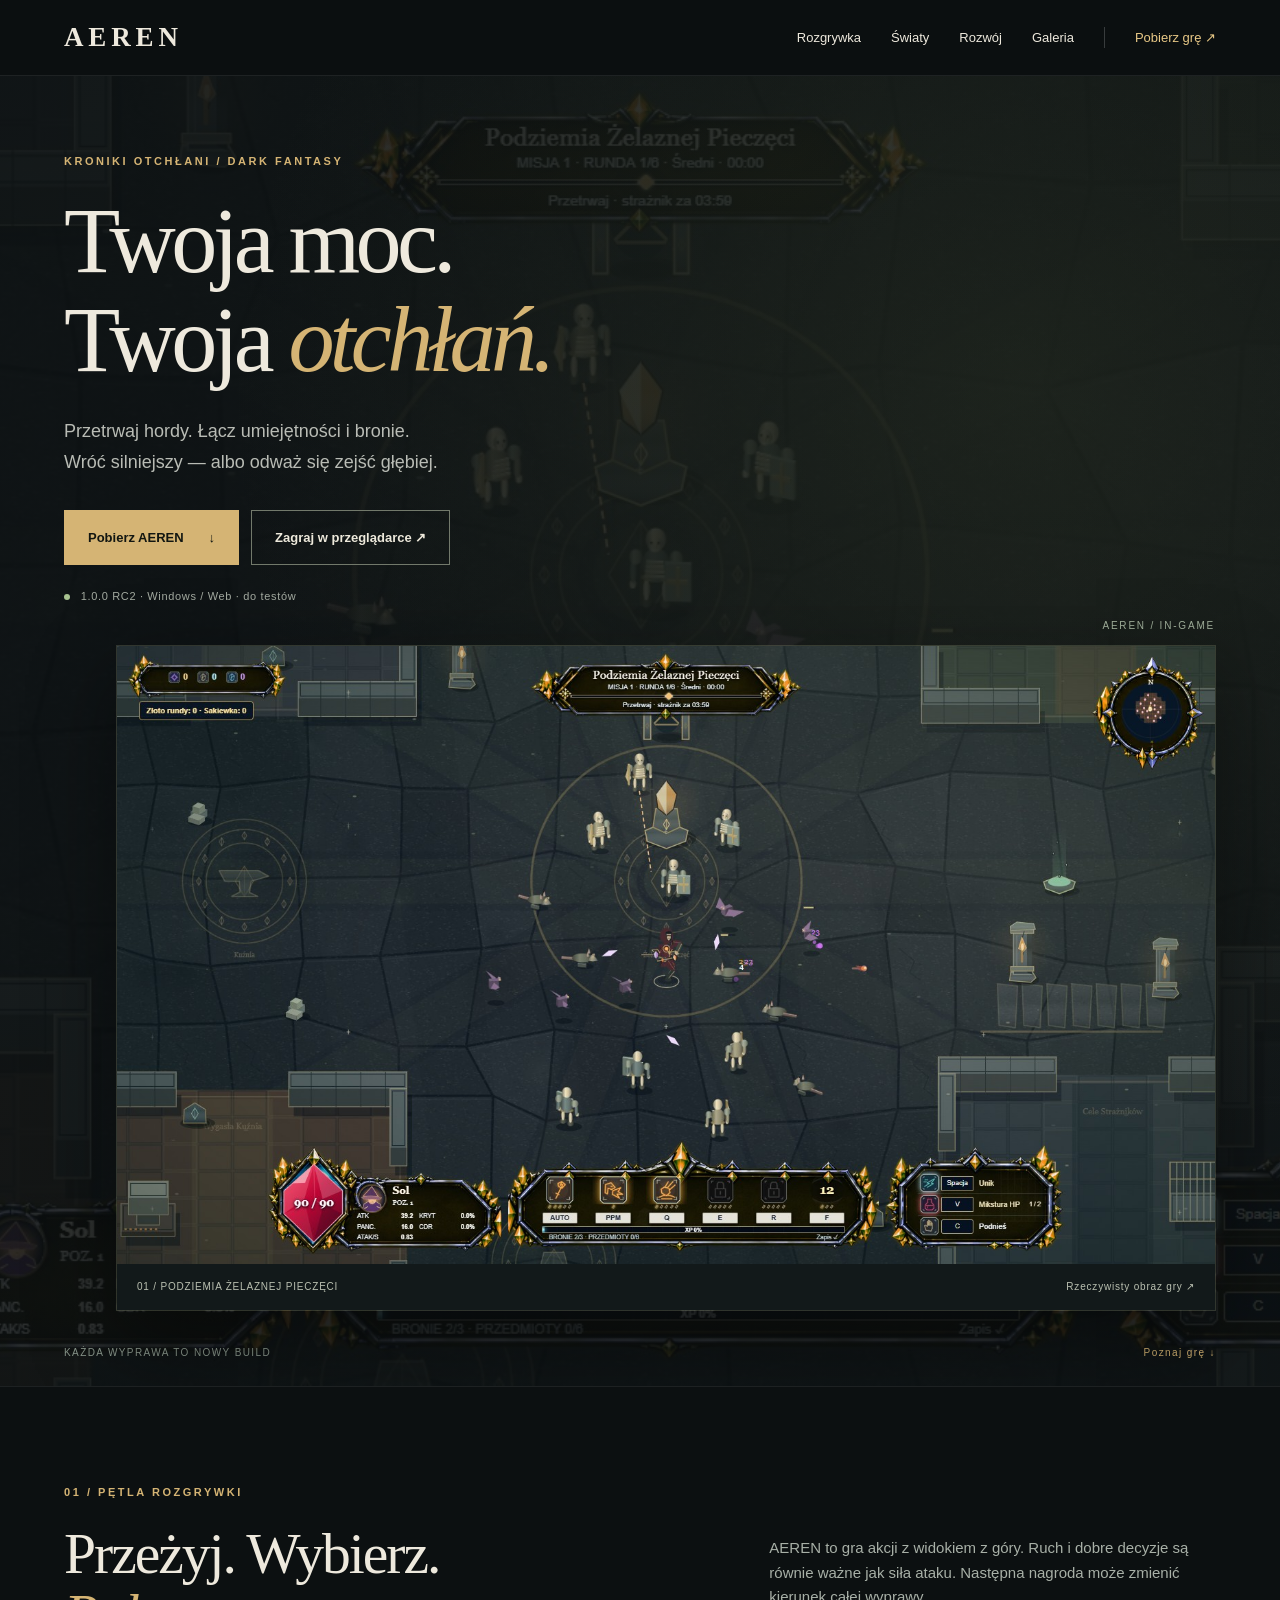
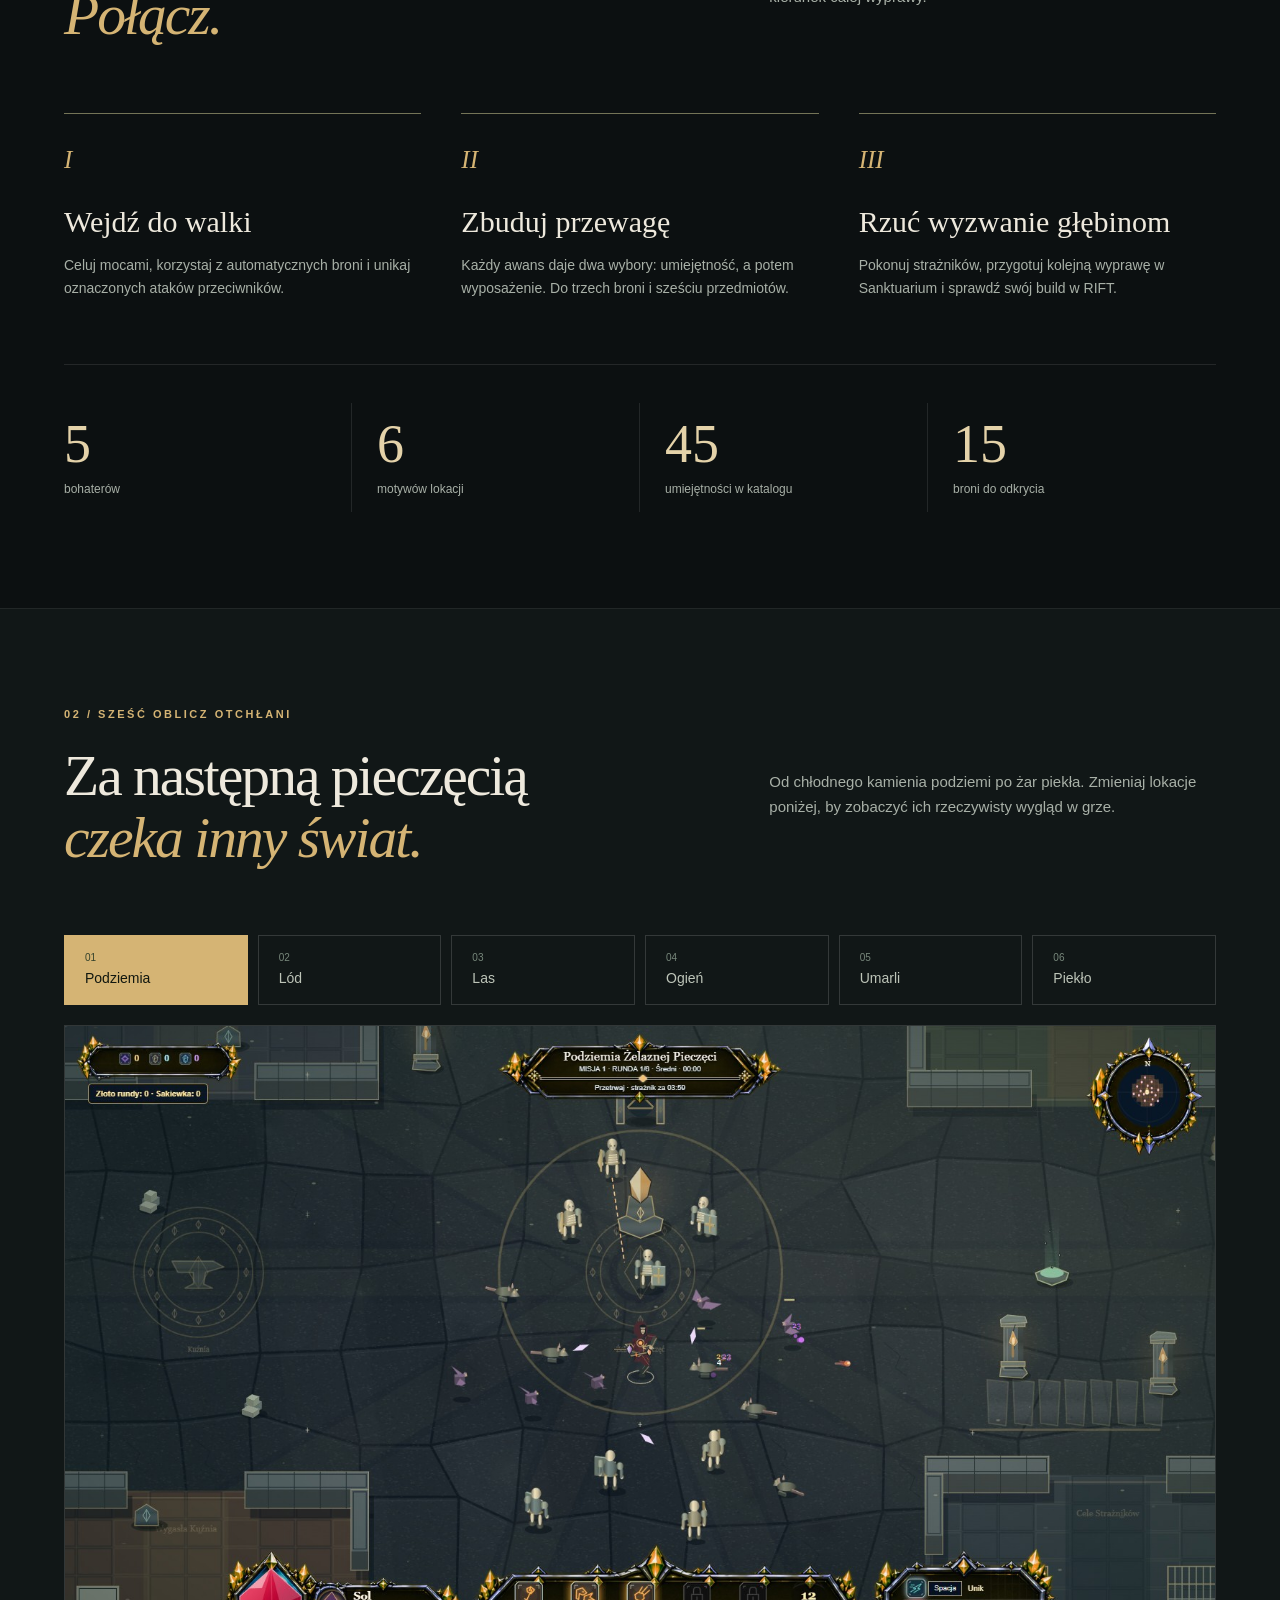
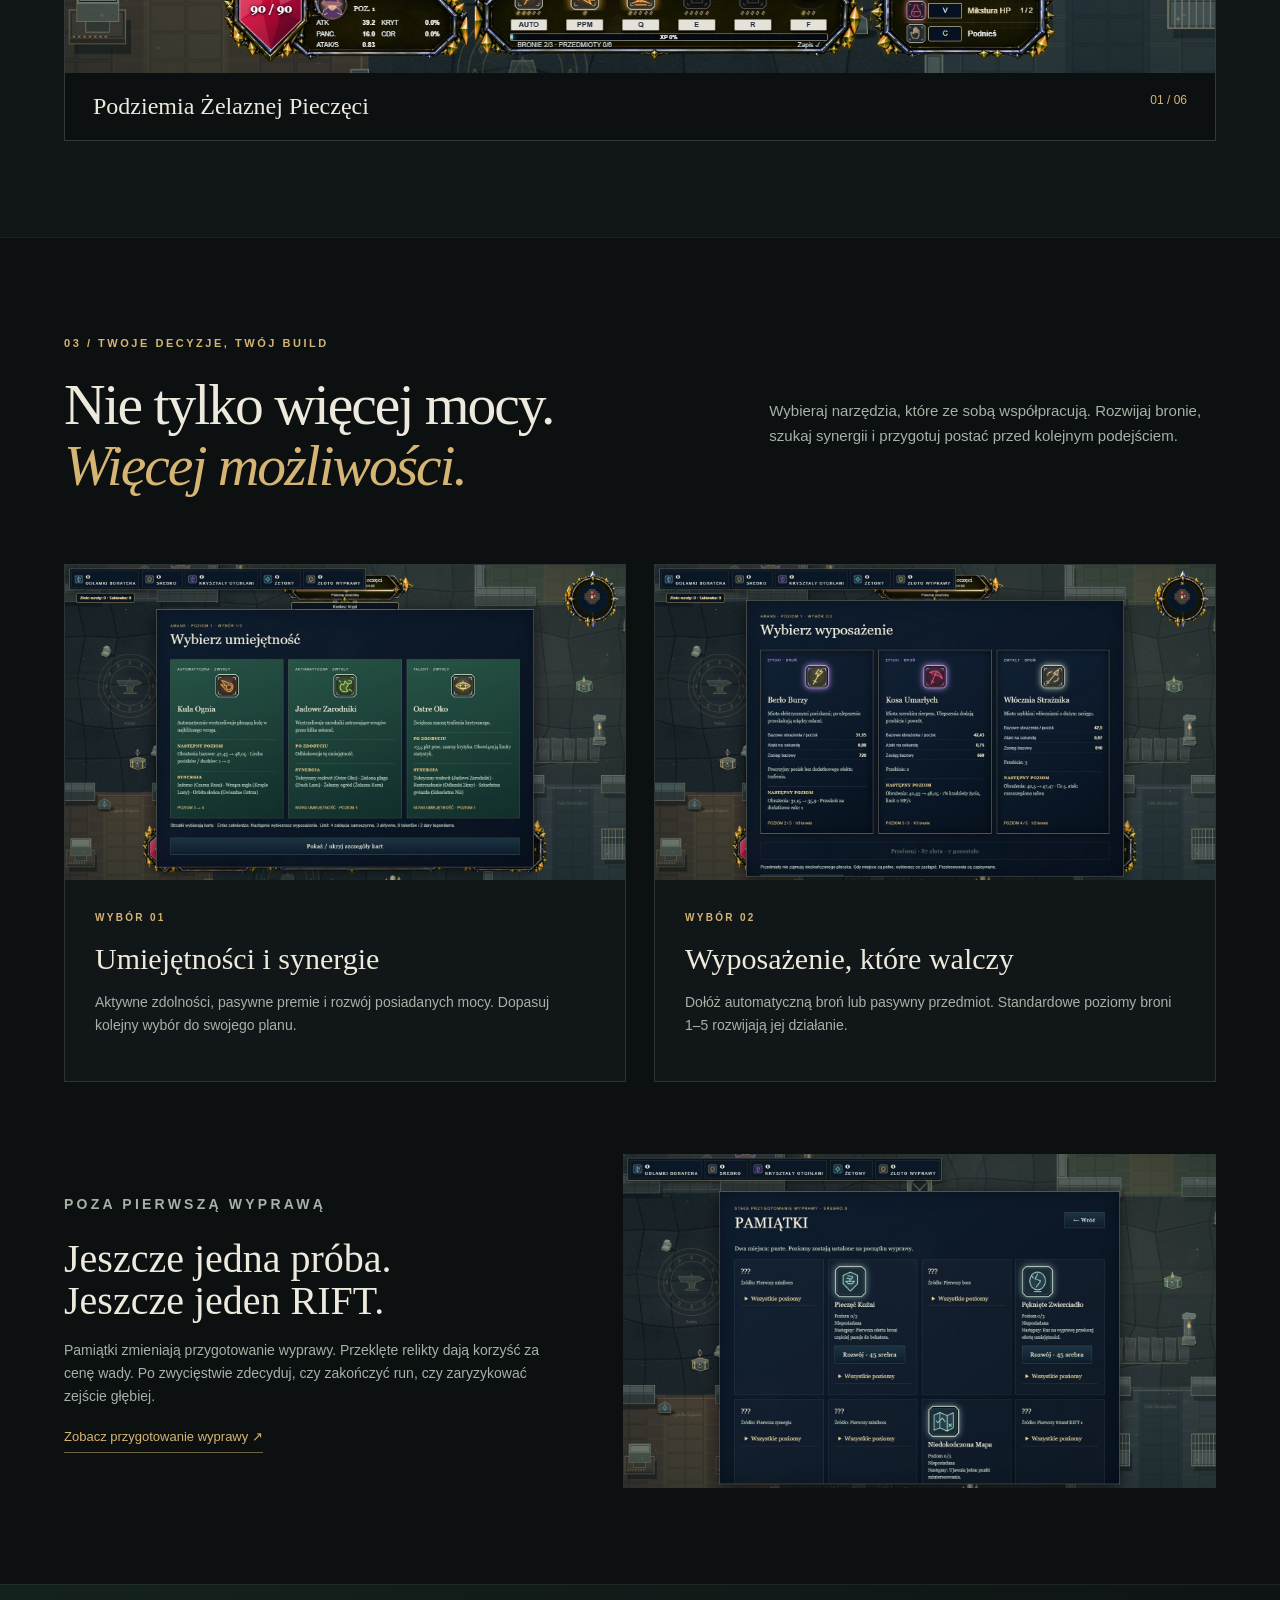
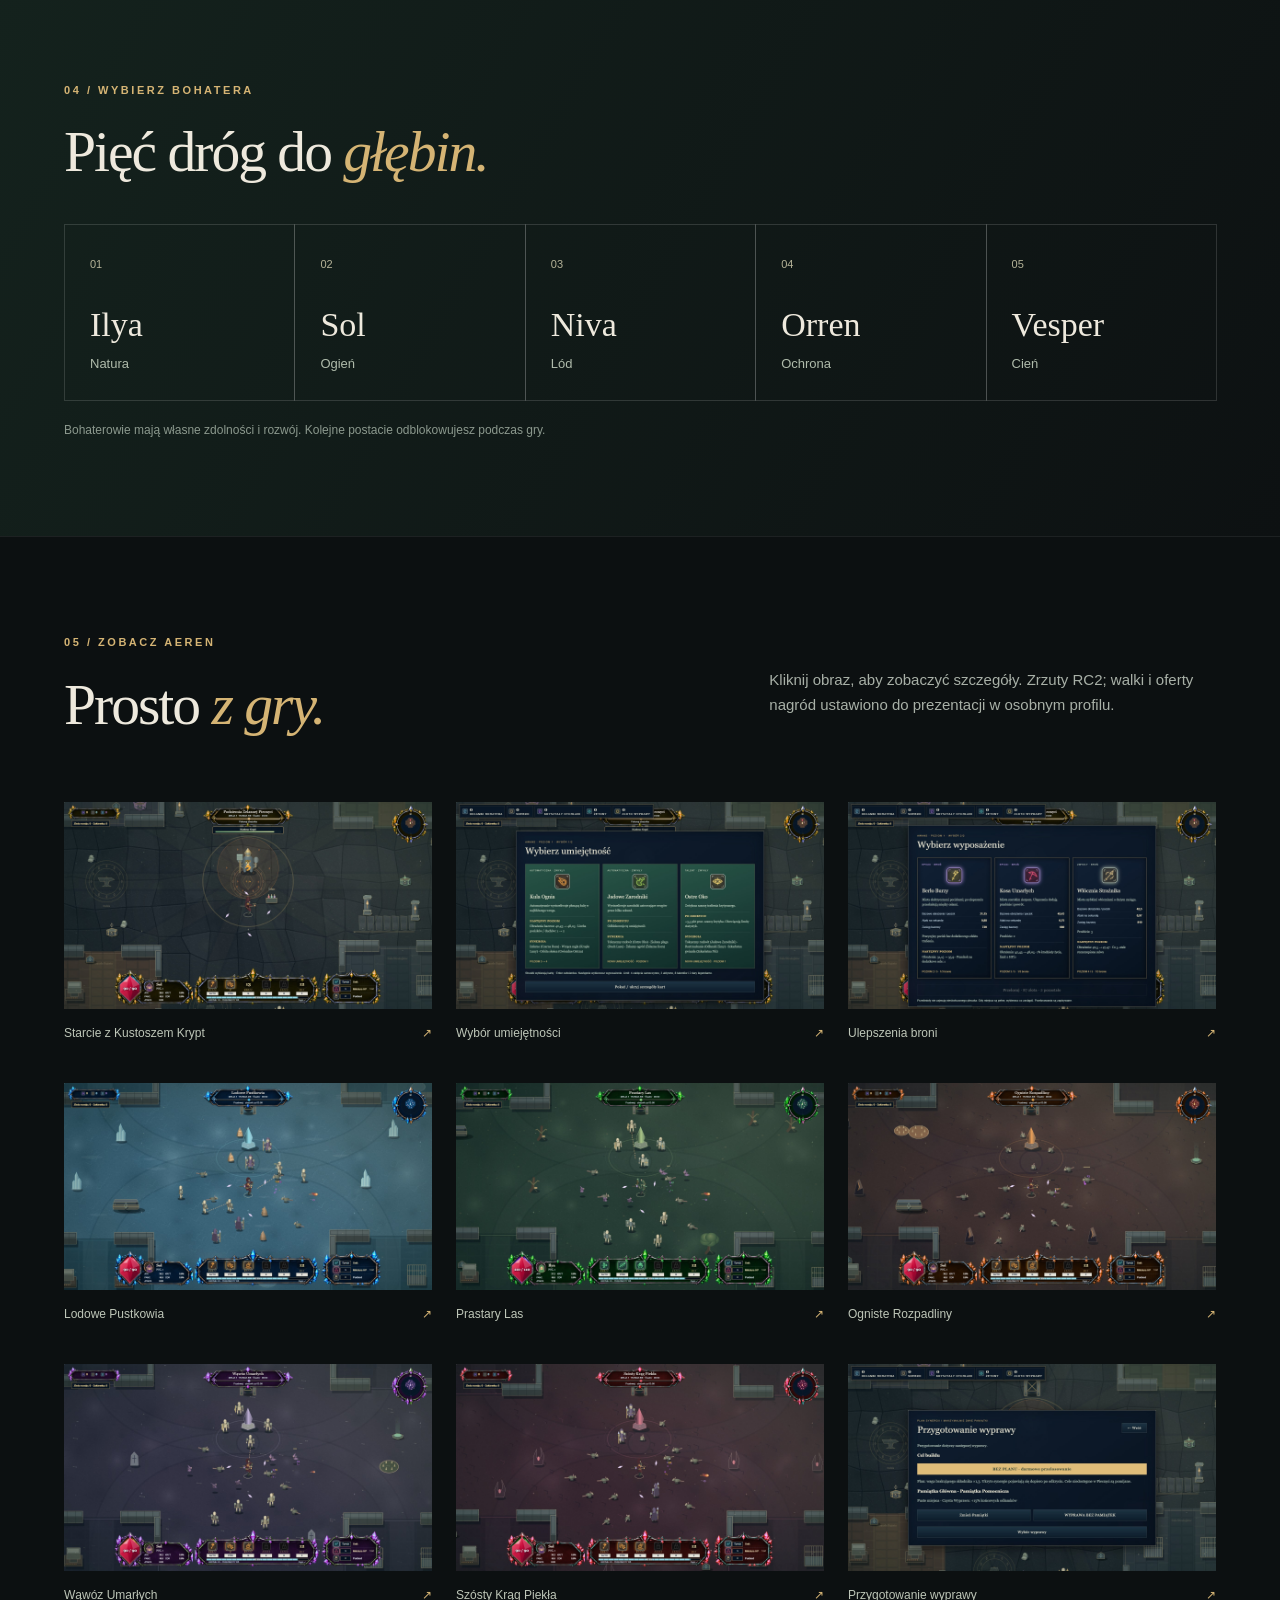
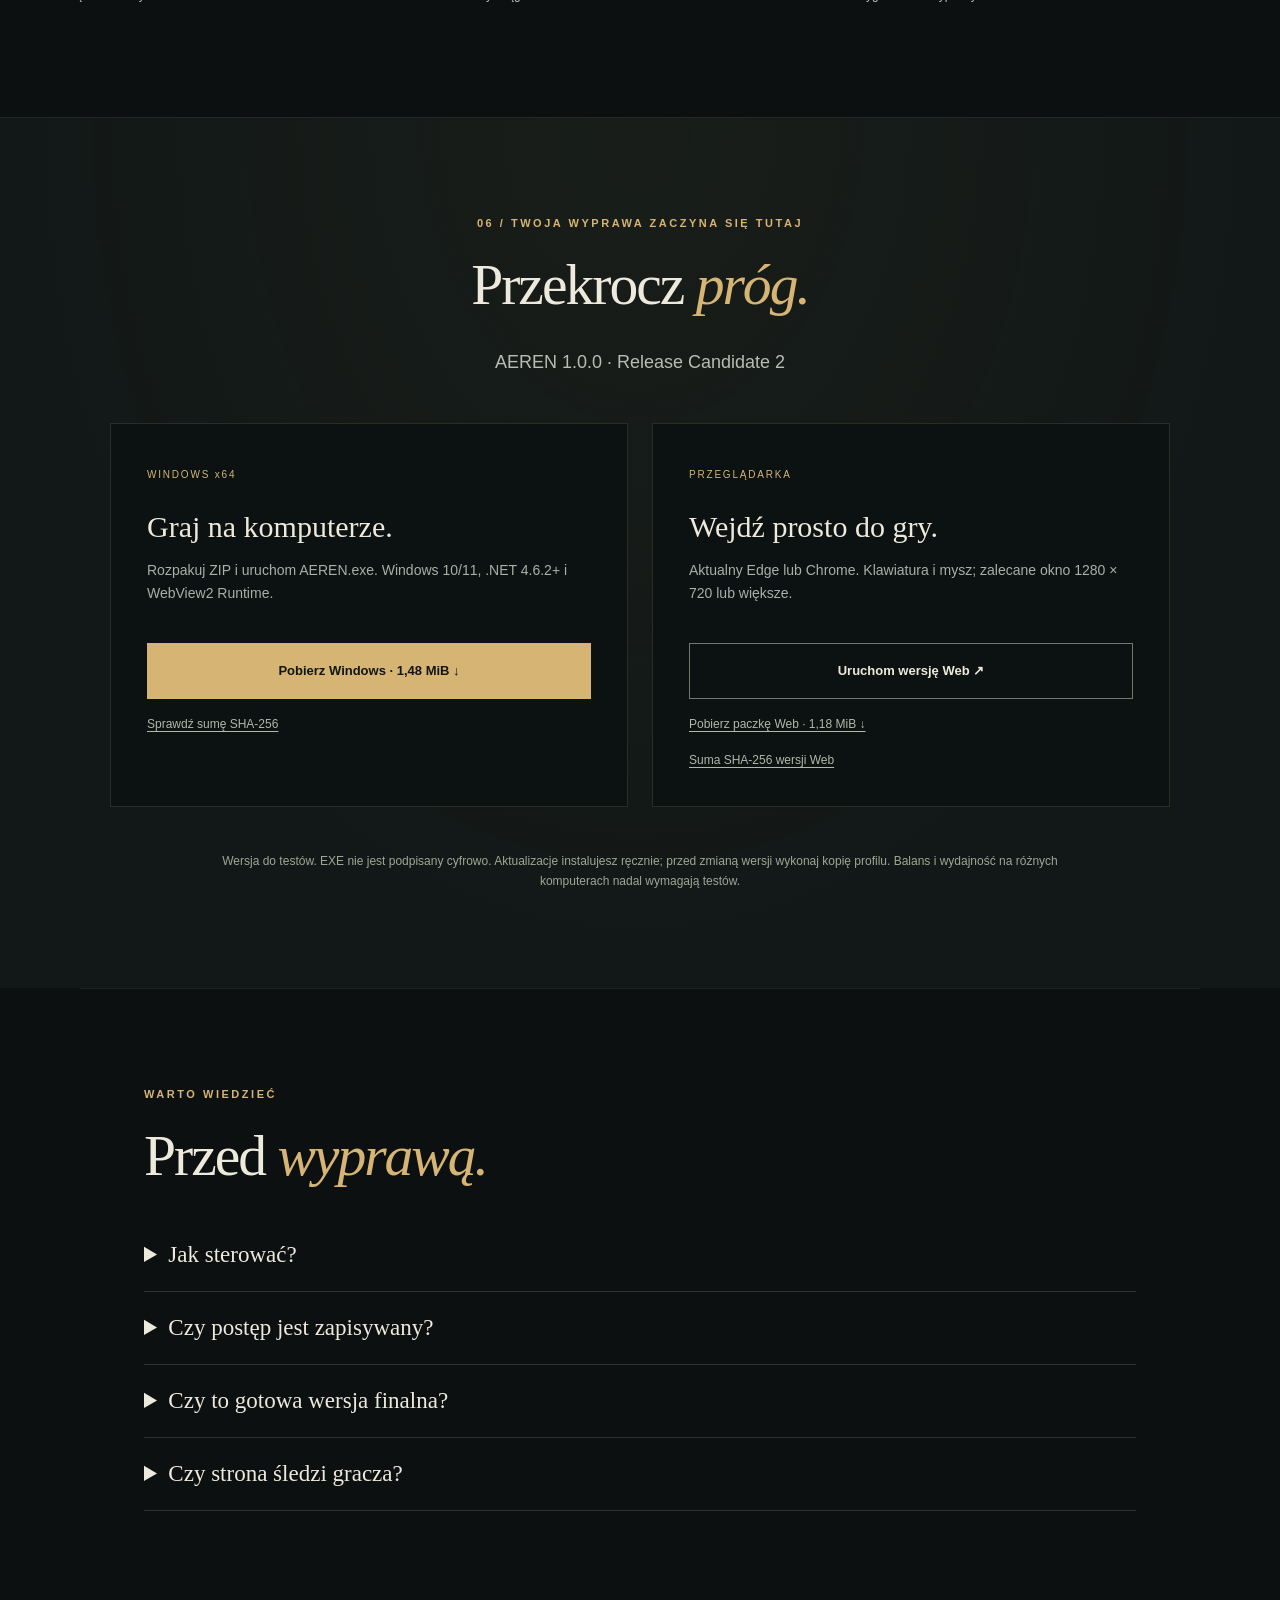
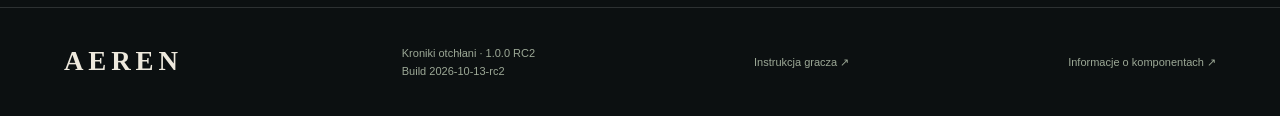
==== docs/index.html @ 2de49035 "Add files via upload Strona AEREN i wydanie 1.0.0 RC2" ====
<!doctype html>
<html lang="pl"><head><meta charset="utf-8"><meta name="viewport" content="width=device-width,initial-scale=1"><meta name="theme-color" content="#0c1011"><meta name="description" content="AEREN — dark fantasy, hordy przeciwników, synergie i RIFT. Poznaj bohaterów, zobacz rozgrywkę i pobierz wersję Windows lub zagraj w przeglądarce."><meta property="og:title" content="AEREN · Kroniki otchłani"><meta property="og:description" content="Wybierz swoją moc. Zejdź głębiej. Dark fantasy z rozwojem buildu i trybem RIFT."><title>AEREN · Kroniki otchłani</title><link rel="stylesheet" href="site.css"><script defer src="site.js"></script></head>
<body><a class="skip" href="#main">Przejdź do treści</a><header><a class="brand" href="#">AEREN</a><nav aria-label="Główna nawigacja"><a href="#rozgrywka">Rozgrywka</a><a href="#swiaty">Światy</a><a href="#rozwoj">Rozwój</a><a href="#galeria">Galeria</a><a class="nav-download" href="#pobierz">Pobierz grę ↗</a></nav></header>
<main id="main"><section class="hero"><div class="hero-glow"></div><div class="hero-copy"><p class="eyebrow">KRONIKI OTCHŁANI / DARK FANTASY</p><h1>Twoja moc.<br>Twoja <em>otchłań.</em></h1><p class="lead">Przetrwaj hordy. Łącz umiejętności i bronie.<br>Wróć silniejszy — albo odważ się zejść głębiej.</p><div class="actions"><a class="button gold" href="#pobierz">Pobierz AEREN <span>↓</span></a><a class="button" href="play/index.html">Zagraj w przeglądarce ↗</a></div><p class="release"><i></i> 1.0.0 RC2 · Windows / Web · do testów</p></div><figure class="hero-shot"><button class="zoom" data-image="assets/world-1.jpg" data-caption="Podziemia Żelaznej Pieczęci — walka w przygotowanej scenie demonstracyjnej." aria-label="Powiększ zrzut podziemi"><img src="assets/world-1.jpg" width="1600" height="900" alt="Bohater otoczony przeciwnikami w mrocznych podziemiach"></button><figcaption><span>01 / PODZIEMIA ŻELAZNEJ PIECZĘCI</span><span>Rzeczywisty obraz gry ↗</span></figcaption></figure><div class="hero-bottom"><span>KAŻDA WYPRAWA TO NOWY BUILD</span><a href="#rozgrywka">Poznaj grę ↓</a></div></section>
<section id="rozgrywka" class="section"><div class="section-head"><div><p class="eyebrow">01 / PĘTLA ROZGRYWKI</p><h2>Przeżyj. Wybierz.<br><em>Połącz.</em></h2></div><p>AEREN to gra akcji z widokiem z góry. Ruch i dobre decyzje są równie ważne jak siła ataku. Następna nagroda może zmienić kierunek całej wyprawy.</p></div><div class="steps"><article><span class="number">I</span><h3>Wejdź do walki</h3><p>Celuj mocami, korzystaj z automatycznych broni i unikaj oznaczonych ataków przeciwników.</p></article><article><span class="number">II</span><h3>Zbuduj przewagę</h3><p>Każdy awans daje dwa wybory: umiejętność, a potem wyposażenie. Do trzech broni i sześciu przedmiotów.</p></article><article><span class="number">III</span><h3>Rzuć wyzwanie głębinom</h3><p>Pokonuj strażników, przygotuj kolejną wyprawę w Sanktuarium i sprawdź swój build w RIFT.</p></article></div><div class="stats"><div><strong>5</strong><span>bohaterów</span></div><div><strong>6</strong><span>motywów lokacji</span></div><div><strong>45</strong><span>umiejętności w katalogu</span></div><div><strong>15</strong><span>broni do odkrycia</span></div></div></section>
<section id="swiaty" class="section worlds"><div class="section-head"><div><p class="eyebrow">02 / SZEŚĆ OBLICZ OTCHŁANI</p><h2>Za następną pieczęcią<br><em>czeka inny świat.</em></h2></div><p>Od chłodnego kamienia podziemi po żar piekła. Zmieniaj lokacje poniżej, by zobaczyć ich rzeczywisty wygląd w grze.</p></div><div class="world-tabs" role="group" aria-label="Wybierz lokację"><button data-world="0" aria-pressed="true"><small>01</small>Podziemia</button><button data-world="1" aria-pressed="false"><small>02</small>Lód</button><button data-world="2" aria-pressed="false"><small>03</small>Las</button><button data-world="3" aria-pressed="false"><small>04</small>Ogień</button><button data-world="4" aria-pressed="false"><small>05</small>Umarli</button><button data-world="5" aria-pressed="false"><small>06</small>Piekło</button></div><figure class="world-view"><button class="zoom" id="world-zoom" data-image="assets/world-1.jpg" data-caption="Podziemia Żelaznej Pieczęci — przygotowana scena demonstracyjna." aria-label="Powiększ wybraną mapę"><img id="world-image" src="assets/world-1.jpg" loading="lazy" width="1600" height="900" alt="Podziemia Żelaznej Pieczęci"></button><figcaption aria-live="polite"><span id="world-name">Podziemia Żelaznej Pieczęci</span><small id="world-count">01 / 06</small></figcaption></figure></section>
<section id="rozwoj" class="section"><div class="section-head"><div><p class="eyebrow">03 / TWOJE DECYZJE, TWÓJ BUILD</p><h2>Nie tylko więcej mocy.<br><em>Więcej możliwości.</em></h2></div><p>Wybieraj narzędzia, które ze sobą współpracują. Rozwijaj bronie, szukaj synergii i przygotuj postać przed kolejnym podejściem.</p></div><div class="feature-grid"><article><button class="zoom" data-image="assets/skills.jpg" data-caption="Wybór umiejętności — oferty demonstracyjne z rzeczywistego interfejsu." aria-label="Powiększ wybór umiejętności"><img src="assets/skills.jpg" loading="lazy" width="1600" height="900" alt="Trzy karty rozwoju umiejętności"></button><div><p class="eyebrow">WYBÓR 01</p><h3>Umiejętności i synergie</h3><p>Aktywne zdolności, pasywne premie i rozwój posiadanych mocy. Dopasuj kolejny wybór do swojego planu.</p></div></article><article><button class="zoom" data-image="assets/weapons.jpg" data-caption="Wybór broni — przykładowe oferty przygotowane do prezentacji." aria-label="Powiększ wybór broni"><img src="assets/weapons.jpg" loading="lazy" width="1600" height="900" alt="Karty dodatkowych broni i ich ulepszeń"></button><div><p class="eyebrow">WYBÓR 02</p><h3>Wyposażenie, które walczy</h3><p>Dołóż automatyczną broń lub pasywny przedmiot. Standardowe poziomy broni 1–5 rozwijają jej działanie.</p></div></article></div><div class="endgame"><div><p class="eyebrow">POZA PIERWSZĄ WYPRAWĄ</p><h3>Jeszcze jedna próba.<br>Jeszcze jeden RIFT.</h3><p>Pamiątki zmieniają przygotowanie wyprawy. Przeklęte relikty dają korzyść za cenę wady. Po zwycięstwie zdecyduj, czy zakończyć run, czy zaryzykować zejście głębiej.</p><a class="text-link" href="#galeria">Zobacz przygotowanie wyprawy ↗</a></div><button class="zoom" data-image="assets/keepsakes.jpg" data-caption="Pamiątki Otchłani — ekran przygotowania z buildu RC2." aria-label="Powiększ Pamiątki"><img src="assets/keepsakes.jpg" loading="lazy" width="1600" height="900" alt="Ekran Pamiątek Otchłani"></button></div></section>
<section class="section heroes"><p class="eyebrow">04 / WYBIERZ BOHATERA</p><h2>Pięć dróg do <em>głębin.</em></h2><div class="hero-list"><article><small>01</small><h3>Ilya</h3><p>Natura</p></article><article><small>02</small><h3>Sol</h3><p>Ogień</p></article><article><small>03</small><h3>Niva</h3><p>Lód</p></article><article><small>04</small><h3>Orren</h3><p>Ochrona</p></article><article><small>05</small><h3>Vesper</h3><p>Cień</p></article></div><p class="muted">Bohaterowie mają własne zdolności i rozwój. Kolejne postacie odblokowujesz podczas gry.</p></section>
<section id="galeria" class="section"><div class="section-head"><div><p class="eyebrow">05 / ZOBACZ AEREN</p><h2>Prosto <em>z gry.</em></h2></div><p>Kliknij obraz, aby zobaczyć szczegóły. Zrzuty RC2; walki i oferty nagród ustawiono do prezentacji w osobnym profilu.</p></div><div class="gallery"><figure><button class="zoom" data-image="assets/boss.jpg" data-caption="Starcie z Kustoszem Krypt — materiał demonstracyjny z gry RC2." aria-label="Powiększ: Starcie z Kustoszem Krypt"><img src="assets/boss.jpg" loading="lazy" width="1600" height="900" alt="Starcie z Kustoszem Krypt"></button><figcaption>Starcie z Kustoszem Krypt<span>↗</span></figcaption></figure><figure><button class="zoom" data-image="assets/skills.jpg" data-caption="Wybór umiejętności — materiał demonstracyjny z gry RC2." aria-label="Powiększ: Wybór umiejętności"><img src="assets/skills.jpg" loading="lazy" width="1600" height="900" alt="Wybór umiejętności"></button><figcaption>Wybór umiejętności<span>↗</span></figcaption></figure><figure><button class="zoom" data-image="assets/weapons.jpg" data-caption="Ulepszenia broni — materiał demonstracyjny z gry RC2." aria-label="Powiększ: Ulepszenia broni"><img src="assets/weapons.jpg" loading="lazy" width="1600" height="900" alt="Ulepszenia broni"></button><figcaption>Ulepszenia broni<span>↗</span></figcaption></figure><figure><button class="zoom" data-image="assets/world-2.jpg" data-caption="Lodowe Pustkowia — materiał demonstracyjny z gry RC2." aria-label="Powiększ: Lodowe Pustkowia"><img src="assets/world-2.jpg" loading="lazy" width="1600" height="900" alt="Lodowe Pustkowia"></button><figcaption>Lodowe Pustkowia<span>↗</span></figcaption></figure><figure><button class="zoom" data-image="assets/world-3.jpg" data-caption="Prastary Las — materiał demonstracyjny z gry RC2." aria-label="Powiększ: Prastary Las"><img src="assets/world-3.jpg" loading="lazy" width="1600" height="900" alt="Prastary Las"></button><figcaption>Prastary Las<span>↗</span></figcaption></figure><figure><button class="zoom" data-image="assets/world-4.jpg" data-caption="Ogniste Rozpadliny — materiał demonstracyjny z gry RC2." aria-label="Powiększ: Ogniste Rozpadliny"><img src="assets/world-4.jpg" loading="lazy" width="1600" height="900" alt="Ogniste Rozpadliny"></button><figcaption>Ogniste Rozpadliny<span>↗</span></figcaption></figure><figure><button class="zoom" data-image="assets/world-5.jpg" data-caption="Wąwóz Umarłych — materiał demonstracyjny z gry RC2." aria-label="Powiększ: Wąwóz Umarłych"><img src="assets/world-5.jpg" loading="lazy" width="1600" height="900" alt="Wąwóz Umarłych"></button><figcaption>Wąwóz Umarłych<span>↗</span></figcaption></figure><figure><button class="zoom" data-image="assets/world-6.jpg" data-caption="Szósty Krąg Piekła — materiał demonstracyjny z gry RC2." aria-label="Powiększ: Szósty Krąg Piekła"><img src="assets/world-6.jpg" loading="lazy" width="1600" height="900" alt="Szósty Krąg Piekła"></button><figcaption>Szósty Krąg Piekła<span>↗</span></figcaption></figure><figure><button class="zoom" data-image="assets/preparation.jpg" data-caption="Przygotowanie wyprawy — materiał demonstracyjny z gry RC2." aria-label="Powiększ: Przygotowanie wyprawy"><img src="assets/preparation.jpg" loading="lazy" width="1600" height="900" alt="Przygotowanie wyprawy"></button><figcaption>Przygotowanie wyprawy<span>↗</span></figcaption></figure></div></section>
<section id="pobierz" class="section downloads"><p class="eyebrow">06 / TWOJA WYPRAWA ZACZYNA SIĘ TUTAJ</p><h2>Przekrocz <em>próg.</em></h2><p class="lead">AEREN 1.0.0 · Release Candidate 2</p><div class="download-grid"><article><span class="platform">WINDOWS x64</span><h3>Graj na komputerze.</h3><p>Rozpakuj ZIP i uruchom AEREN.exe. Windows 10/11, .NET 4.6.2+ i WebView2 Runtime.</p><a class="button gold" href="downloads/AEREN-1.0.0-Windows-x64.zip" download>Pobierz Windows · 1,48 MiB ↓</a><a class="small-link" href="downloads/AEREN-1.0.0-Windows-x64.sha256">Sprawdź sumę SHA-256</a></article><article><span class="platform">PRZEGLĄDARKA</span><h3>Wejdź prosto do gry.</h3><p>Aktualny Edge lub Chrome. Klawiatura i mysz; zalecane okno 1280 × 720 lub większe.</p><a class="button" href="play/index.html">Uruchom wersję Web ↗</a><a class="small-link" href="downloads/AEREN-1.0.0-Web.zip" download>Pobierz paczkę Web · 1,18 MiB ↓</a><a class="small-link" href="downloads/AEREN-1.0.0-Web.sha256">Suma SHA-256 wersji Web</a></article></div><p class="notice">Wersja do testów. EXE nie jest podpisany cyfrowo. Aktualizacje instalujesz ręcznie; przed zmianą wersji wykonaj kopię profilu. Balans i wydajność na różnych komputerach nadal wymagają testów.</p></section>
<section class="section faq"><p class="eyebrow">WARTO WIEDZIEĆ</p><h2>Przed <em>wyprawą.</em></h2><details><summary>Jak sterować?</summary><p>WASD — ruch, mysz — celowanie, Q/E/R — umiejętności, PPM — zdolność bohatera, F — moc, Spacja — unik, V — mikstura, C — interakcja, TAB — ekwipunek, Esc — pauza. Klawisze i autocelowanie zmienisz w ustawieniach.</p></details><details><summary>Czy postęp jest zapisywany?</summary><p>Tak, lokalnie na urządzeniu. Kopię utworzysz w ustawieniach. Wersja Windows i przeglądarkowa nie współdzielą automatycznie zapisu. Zmiana adresu strony lub usunięcie danych przeglądarki wpływa na dostęp do profilu.</p></details><details><summary>Czy to gotowa wersja finalna?</summary><p>To RC2: grywalny kandydat do wydania. Przeprowadzono testy systemów i automatyczne wyprawy, ale nie wszystkie kombinacje postaci, RIFT-ów i sprzętu zostały zweryfikowane. Błędy zgłaszaj z numerem wersji i opisem kroków.</p></details><details><summary>Czy strona śledzi gracza?</summary><p>Nie dodano analityki ani reklam. Historia i telemetria gry pozostają lokalnie, a ich zapis można wyłączyć. Hosting GitHub Pages działa na zasadach prywatności GitHuba.</p></details></section></main><footer><a class="brand" href="#">AEREN</a><p>Kroniki otchłani · 1.0.0 RC2<br>Build 2026-10-13-rc2</p><a href="play/README.txt">Instrukcja gracza ↗</a><a href="play/LICENSES.txt">Informacje o komponentach ↗</a></footer>
<dialog id="lightbox" aria-labelledby="lightbox-caption"><button id="close-lightbox" aria-label="Zamknij powiększenie">Zamknij ×</button><img id="lightbox-image" alt=""><p id="lightbox-caption"></p></dialog></body></html>
---- docs/site.css ----
*{box-sizing:border-box}html{scroll-behavior:smooth;scroll-padding-top:100px}body{margin:0;background:#0c1011;color:#eee9dd;font:16px/1.65 Arial,sans-serif}a{color:inherit;text-decoration:none}button{font:inherit}button,a,summary{-webkit-tap-highlight-color:transparent}button:focus-visible,a:focus-visible,summary:focus-visible{outline:3px solid #e8c886;outline-offset:5px}img{max-width:100%;height:auto;display:block}figure{margin:0}header{display:flex;justify-content:space-between;align-items:center;gap:24px;padding:22px 5%;border-bottom:1px solid #ffffff14;background:#0c1011f5;position:sticky;top:0;z-index:5}.brand{font:700 27px Georgia,serif;letter-spacing:.18em;white-space:nowrap}.brand span{font-size:14px;color:#d5b474;margin:0 3px}nav{display:flex;align-items:center;gap:30px;font-size:13px}nav a:hover,.text-link:hover{color:#e8c886}.nav-download{border-left:1px solid #ffffff30;padding-left:30px;color:#e8c886}.hero{position:relative;isolation:isolate;padding:76px 5% 24px;overflow:hidden}.hero-glow{position:absolute;inset:0;z-index:-1;background:radial-gradient(ellipse at 80% 25%,#64724426,transparent 55%),linear-gradient(0deg,#0c1011d9,#0c1011df),url('assets/world-1.jpg') center/cover}.hero-copy{max-width:900px}.eyebrow{font-size:11px;font-weight:700;letter-spacing:.23em;color:#d5b474;margin:0 0 22px}h1,h2,h3,p{margin-top:0}h1,h2,h3{font-family:Georgia,serif;font-weight:400;line-height:1.07}h1{font-size:clamp(60px,7.2vw,112px);letter-spacing:-.05em;margin-bottom:27px}em{color:#d5b474;font-style:italic}h2{font-size:clamp(38px,4.5vw,66px);letter-spacing:-.035em;margin-bottom:32px}h3{font-size:30px;margin-bottom:16px}.lead{font-size:18px;line-height:1.7;color:#b9bcb5}.actions{display:flex;flex-wrap:wrap;gap:12px;margin-top:32px}.button{display:inline-flex;justify-content:center;align-items:center;gap:25px;padding:16px 23px;border:1px solid #72796b;color:#ede9db;font-weight:700;font-size:13px;transition:background .2s}.button:hover{background:#26312b}.gold{background:#d5b474;color:#121611;border-color:#d5b474}.gold:hover{background:#ead09a}.release{font-size:11px;color:#a4aba1;margin:22px 0 40px;letter-spacing:.06em}.release i{display:inline-block;width:6px;height:6px;background:#a8c390;border-radius:50%;margin-right:7px}.hero-shot{position:relative;max-width:1100px;margin:0 0 0 auto;border:1px solid #72795f59;box-shadow:0 30px 80px #0006}.hero-shot:before{content:'AEREN / IN-GAME';position:absolute;top:-28px;right:0;font-size:10px;letter-spacing:.18em;color:#9caa96}.hero-shot figcaption{padding:15px 20px;background:#12191a;display:flex;justify-content:space-between;gap:20px;font-size:10px;letter-spacing:.08em;color:#bac0b1}.hero-bottom{display:flex;justify-content:space-between;margin-top:34px;font-size:10px;letter-spacing:.14em;color:#8a978c}.hero-bottom a{color:#d5b474}.section{padding:96px 5%;border-top:1px solid #ffffff12;max-width:1800px;margin:auto}.section-head{display:grid;grid-template-columns:1.4fr 1fr;gap:80px;align-items:center;margin-bottom:35px}.section-head>p{color:#a8b0a7;max-width:460px;margin-left:auto;font-size:15px}.steps{display:grid;grid-template-columns:repeat(3,1fr);gap:40px}.steps article{padding:32px 0;border-top:1px solid #747457}.number{color:#d5b474;font:italic 25px Georgia,serif;display:block;margin-bottom:32px}.steps p,.feature-grid p,.endgame p{color:#a8b0a7;font-size:14px}.stats{display:grid;grid-template-columns:repeat(4,1fr);padding-top:38px;border-top:1px solid #ffffff19;margin-top:18px}.stats>div{padding:10px 25px;border-right:1px solid #ffffff19}.stats>div:first-child{padding-left:0}.stats>div:last-child{border:0}.stats strong{font:54px Georgia,serif;color:#e4d2a9;display:block}.stats span{font-size:12px;color:#a8b0a7}.worlds{background:#111717}.world-tabs{display:flex;gap:10px;margin-bottom:20px;flex-wrap:wrap}.world-tabs button{flex:1;background:transparent;border:1px solid #ffffff25;color:#bdc4b8;padding:14px 20px;cursor:pointer;white-space:nowrap;text-align:left;font-size:14px}.world-tabs small{font-size:10px;display:block;color:#77877b}.world-tabs [aria-pressed=true]{background:#d5b474;color:#11170f;border-color:#d5b474}.world-tabs [aria-pressed=true] small{color:#35432c}.world-view{border:1px solid #ffffff23}.world-view img{width:100%}.world-view figcaption{display:flex;justify-content:space-between;gap:20px;background:#0c1011;padding:20px 28px;font:24px Georgia,serif}.world-view small{font:12px Arial,sans-serif;color:#d5b474}.zoom{background:none;border:0;padding:0;display:block;width:100%;cursor:zoom-in;color:inherit;overflow:hidden}.zoom img{width:100%;transition:filter .2s}.zoom:hover img{filter:brightness(1.12)}.feature-grid{display:grid;grid-template-columns:1fr 1fr;gap:28px}.feature-grid article{border:1px solid #ffffff1f;background:#111718}.feature-grid article>div{padding:30px}.feature-grid .eyebrow{color:#d5b474;font-size:10px;margin-bottom:16px}.endgame{display:grid;grid-template-columns:1fr 1.2fr;gap:64px;align-items:center;margin-top:72px}.endgame h3{font-size:40px}.text-link{font-size:13px;color:#d5b474;border-bottom:1px solid #6f623e;padding-bottom:8px}.heroes{background:linear-gradient(120deg,#14221d,#0d1112)}.hero-list{display:grid;grid-template-columns:repeat(5,1fr);margin-top:42px}.hero-list article{padding:25px;border:1px solid #ffffff23;margin-right:-1px}.hero-list small{font-size:11px;color:#b5b398}.hero-list h3{margin:30px 0 10px;font-size:34px}.hero-list p{margin:0;color:#afbbab;font-size:13px}.muted{color:#8c998e;font-size:12px;margin:20px 0 0}.gallery{display:grid;grid-template-columns:repeat(3,1fr);gap:24px}.gallery figcaption{display:flex;justify-content:space-between;font-size:12px;padding:15px 0;color:#bec6b8}.gallery span{color:#d5b474}.downloads{background:radial-gradient(ellipse at top,#3a382529,transparent 70%),#121817;text-align:center}.download-grid{display:grid;grid-template-columns:1fr 1fr;gap:24px;max-width:1060px;margin:45px auto;text-align:left}.download-grid article{padding:36px;border:1px solid #7c795944;background:#0c1211}.platform{font-size:10px;color:#d5b474;letter-spacing:.18em}.download-grid h3{margin-top:25px}.download-grid p{font-size:14px;color:#a8b0a7;min-height:70px}.download-grid .button{width:100%}.small-link{display:block;font-size:12px;margin:16px 0 0;color:#aeb9a8;text-decoration:underline;text-underline-offset:3px}.notice{color:#9ca896;font-size:12px;max-width:900px;margin:auto}.faq{max-width:1120px}.faq details{border-bottom:1px solid #ffffff23;padding:23px 0}.faq summary{cursor:pointer;font:23px Georgia,serif}.faq details p{margin:20px 0 0;font-size:14px;color:#a8b0a7;max-width:800px}footer{display:flex;align-items:center;justify-content:space-between;gap:25px;padding:36px 5%;border-top:1px solid #ffffff23}footer p,footer>a:not(.brand){font-size:11px;color:#9ca896;margin:0}dialog{border:1px solid #747457;background:#101615;color:#ece6d5;width:min(1500px,96vw);max-height:95vh;padding:16px}dialog::backdrop{background:#000e}dialog img{max-height:78vh;width:auto;max-width:100%;margin:auto;object-fit:contain}dialog p{font-size:13px;margin:12px 0 0}#close-lightbox{display:block;margin:0 0 14px auto;background:#26312b;border:1px solid #65705c;color:#fff;padding:8px 16px;cursor:pointer}.skip{position:absolute;top:-100px;left:20px;z-index:10;background:#d5b474;color:#111;padding:12px}.skip:focus{top:10px}@media(min-width:1300px){.hero{min-height:860px}.hero-copy{position:relative;z-index:1}.hero-shot{width:60%;margin:-280px -5% 0 auto;transform:perspective(1600px) rotateY(-7deg);opacity:.85}.hero-copy{max-width:610px}.hero-bottom{margin-top:60px}}@media(max-width:900px){nav{gap:16px;font-size:12px}.section{padding:65px 5%}.section-head{gap:30px;grid-template-columns:1fr}.section-head>p{margin-left:0}.endgame{grid-template-columns:1fr;gap:26px}.gallery{grid-template-columns:repeat(2,1fr)}.hero-list{grid-template-columns:repeat(3,1fr)}.steps{gap:22px}.steps h3{font-size:26px}}@media(max-width:600px){header{position:relative;flex-wrap:wrap;gap:15px;padding:17px 5%}nav{width:100%;flex-wrap:wrap;gap:16px}.nav-download{padding-left:0;border:0}.brand{font-size:23px}.hero{padding-top:45px}.hero h1{font-size:60px}.lead{font-size:16px}.hero-shot figcaption{font-size:9px;padding:12px;flex-wrap:wrap}.hero-bottom{letter-spacing:0;font-size:9px;gap:15px}.section{padding:52px 5%}.steps,.feature-grid,.download-grid{grid-template-columns:1fr}.steps{gap:0}.steps article{padding:24px 0}.number{margin-bottom:18px}.stats{grid-template-columns:1fr 1fr;gap:25px}.stats>div{padding:0;border:0}.stats strong{font-size:43px}.hero-list{grid-template-columns:1fr 1fr}.hero-list article{padding:20px}.gallery{grid-template-columns:1fr}.world-tabs button{padding:11px;min-width:28%}.world-view figcaption{font-size:18px;padding:16px}.download-grid article{padding:24px}.feature-grid article>div{padding:24px}footer{flex-wrap:wrap}h2{font-size:38px}.actions .button{width:100%}}@media(prefers-reduced-motion:reduce){html{scroll-behavior:auto}*,*:before,*:after{transition:none!important}}
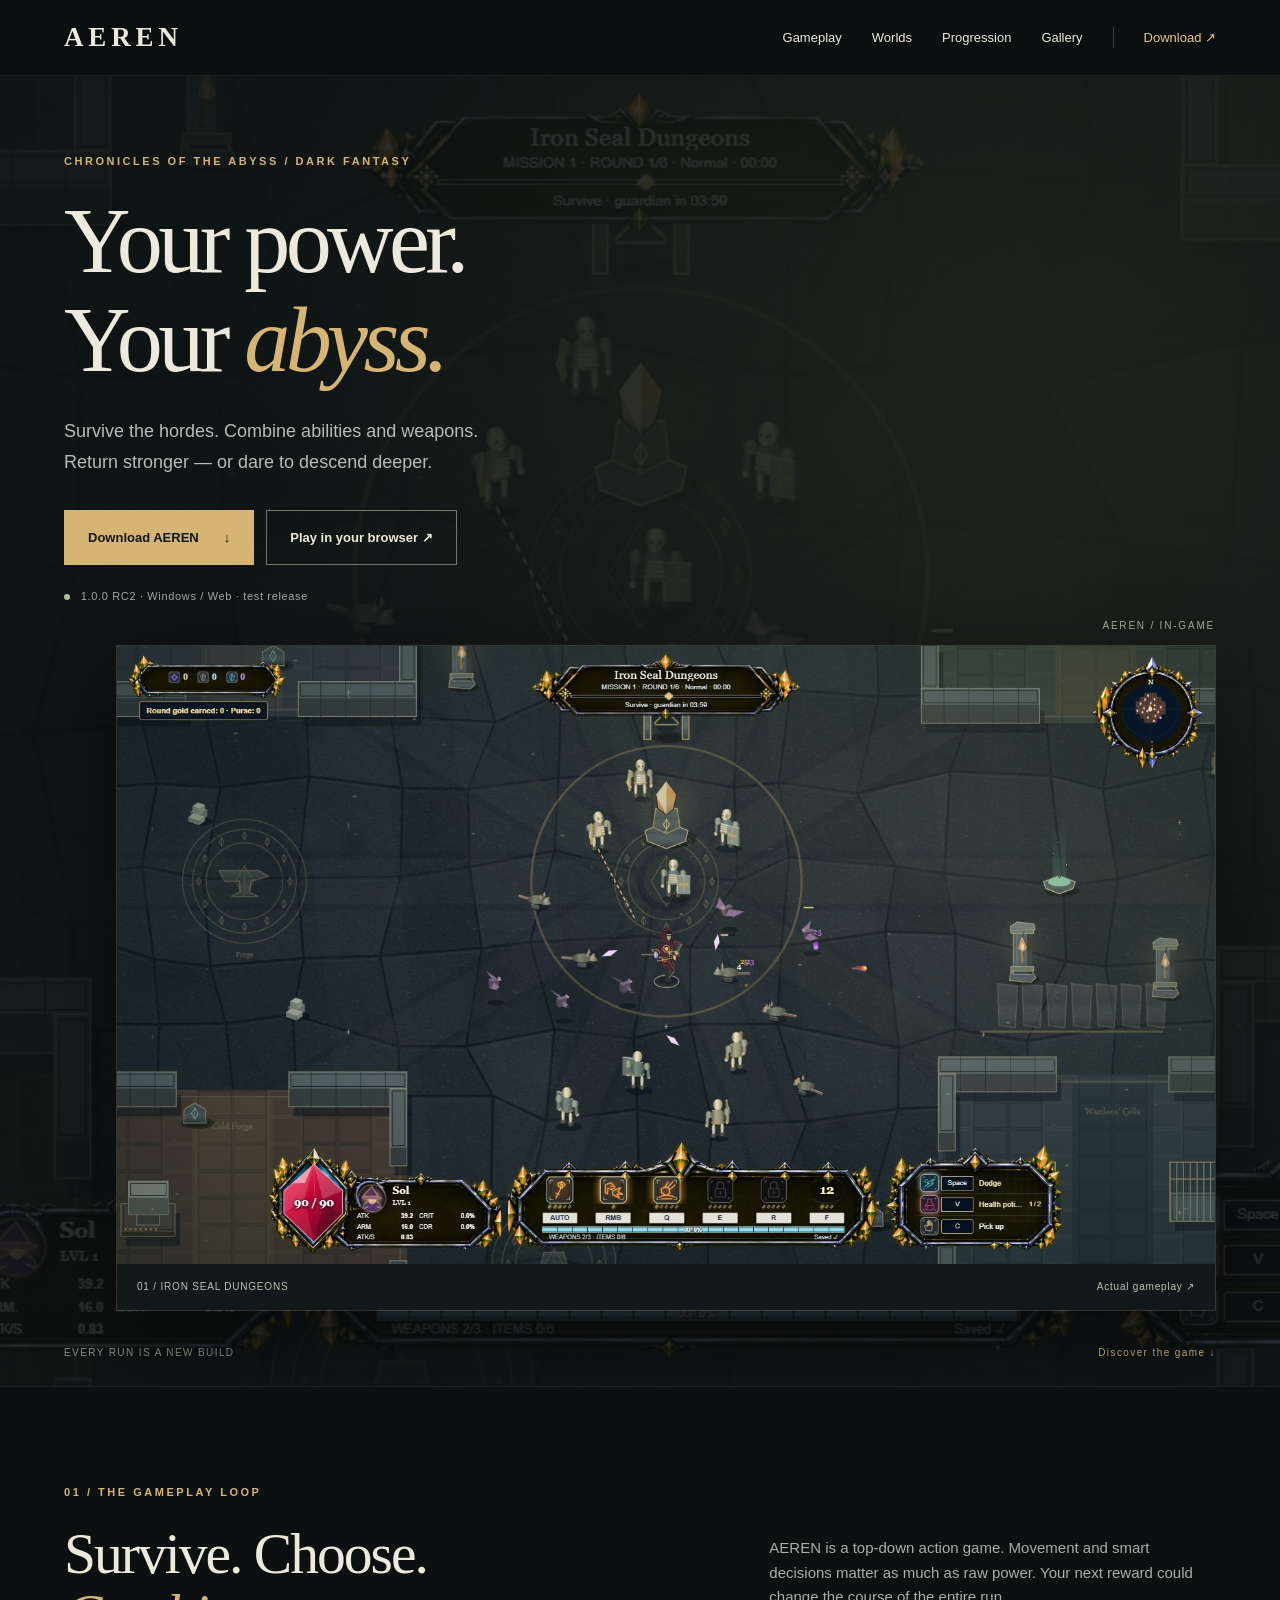
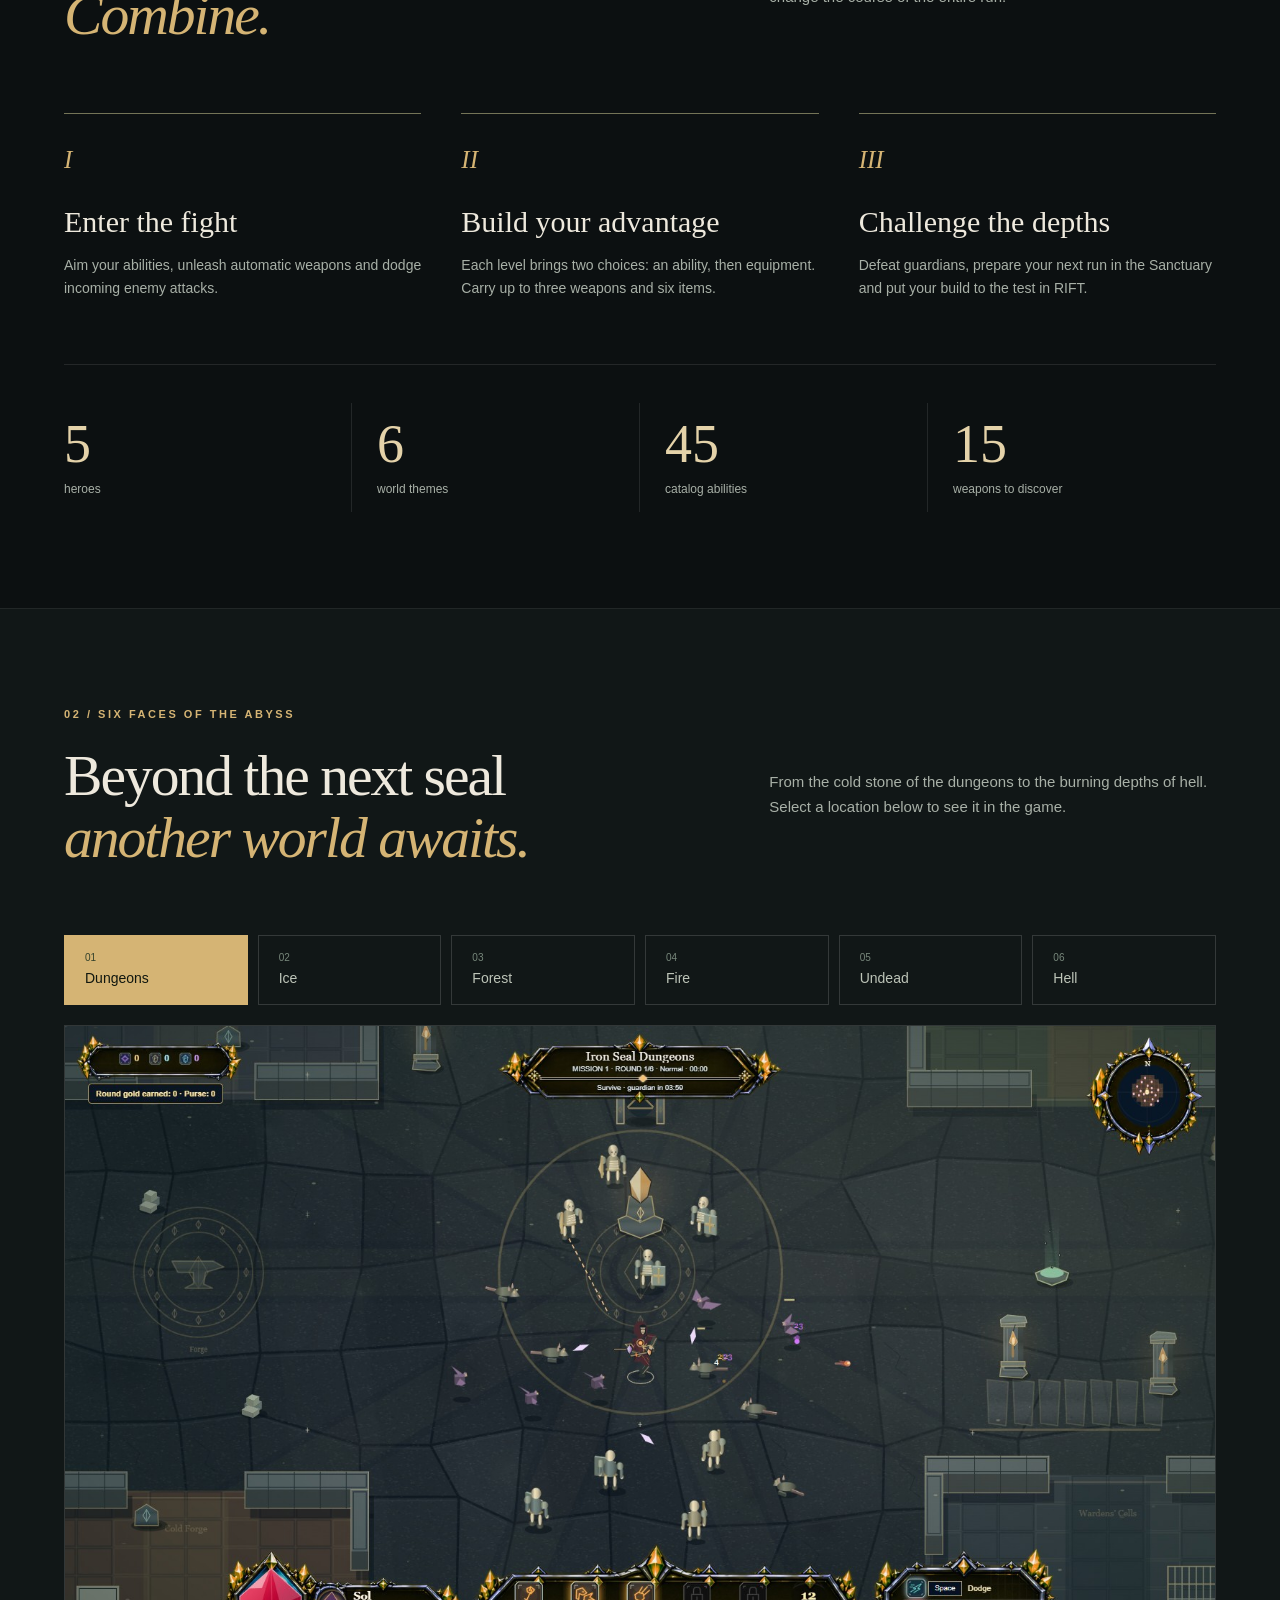
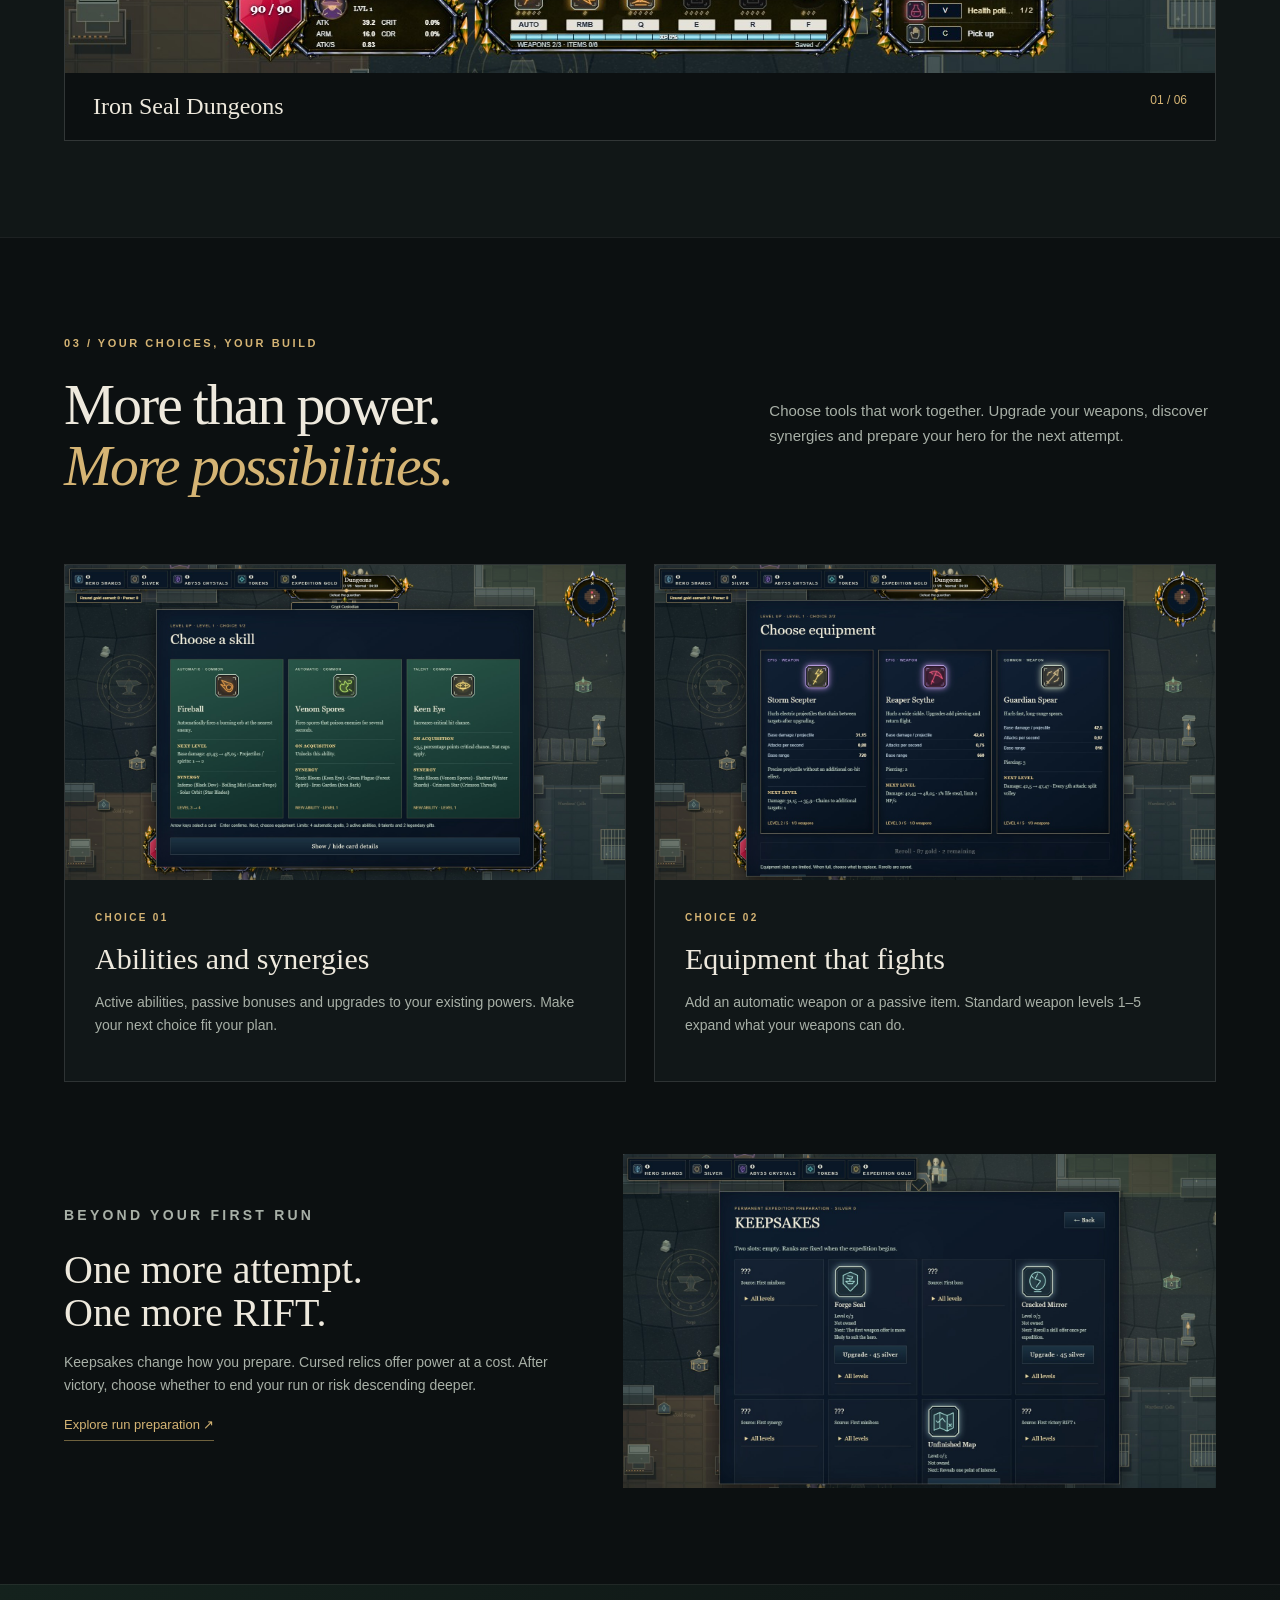
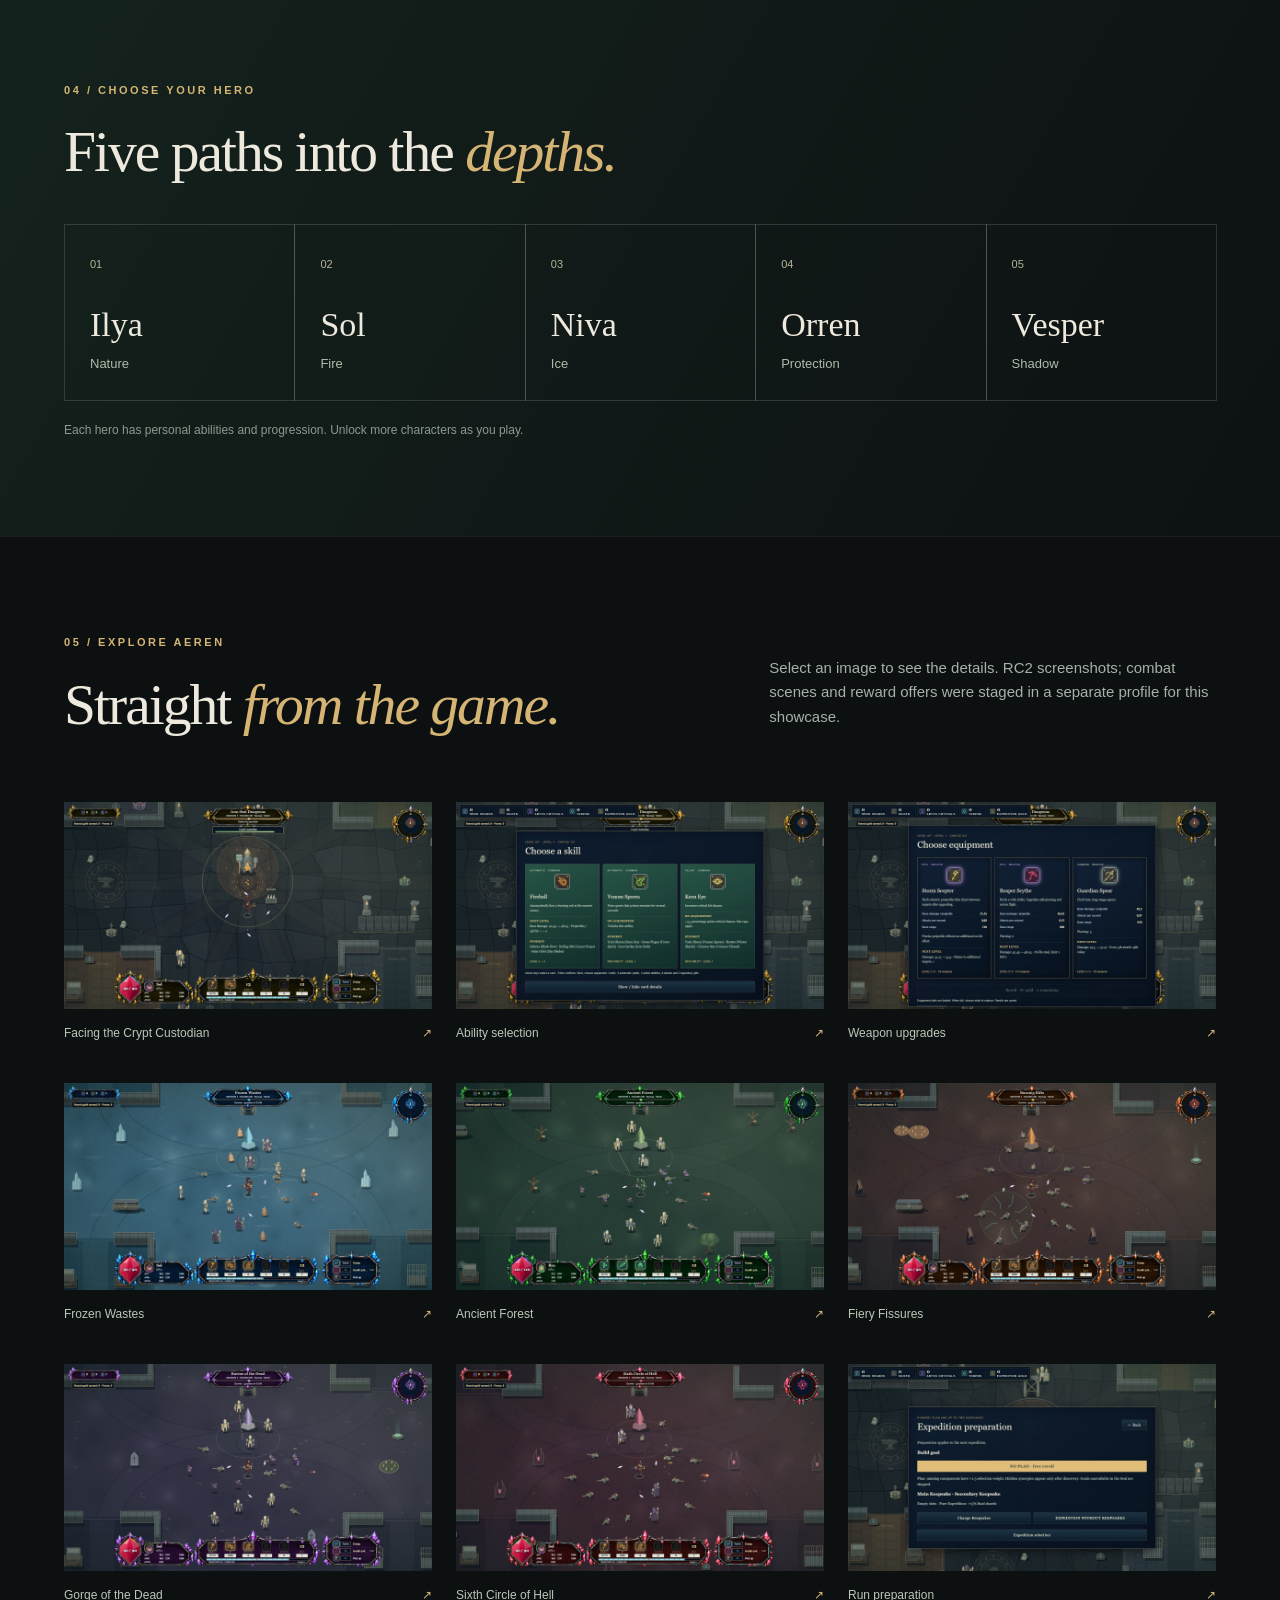
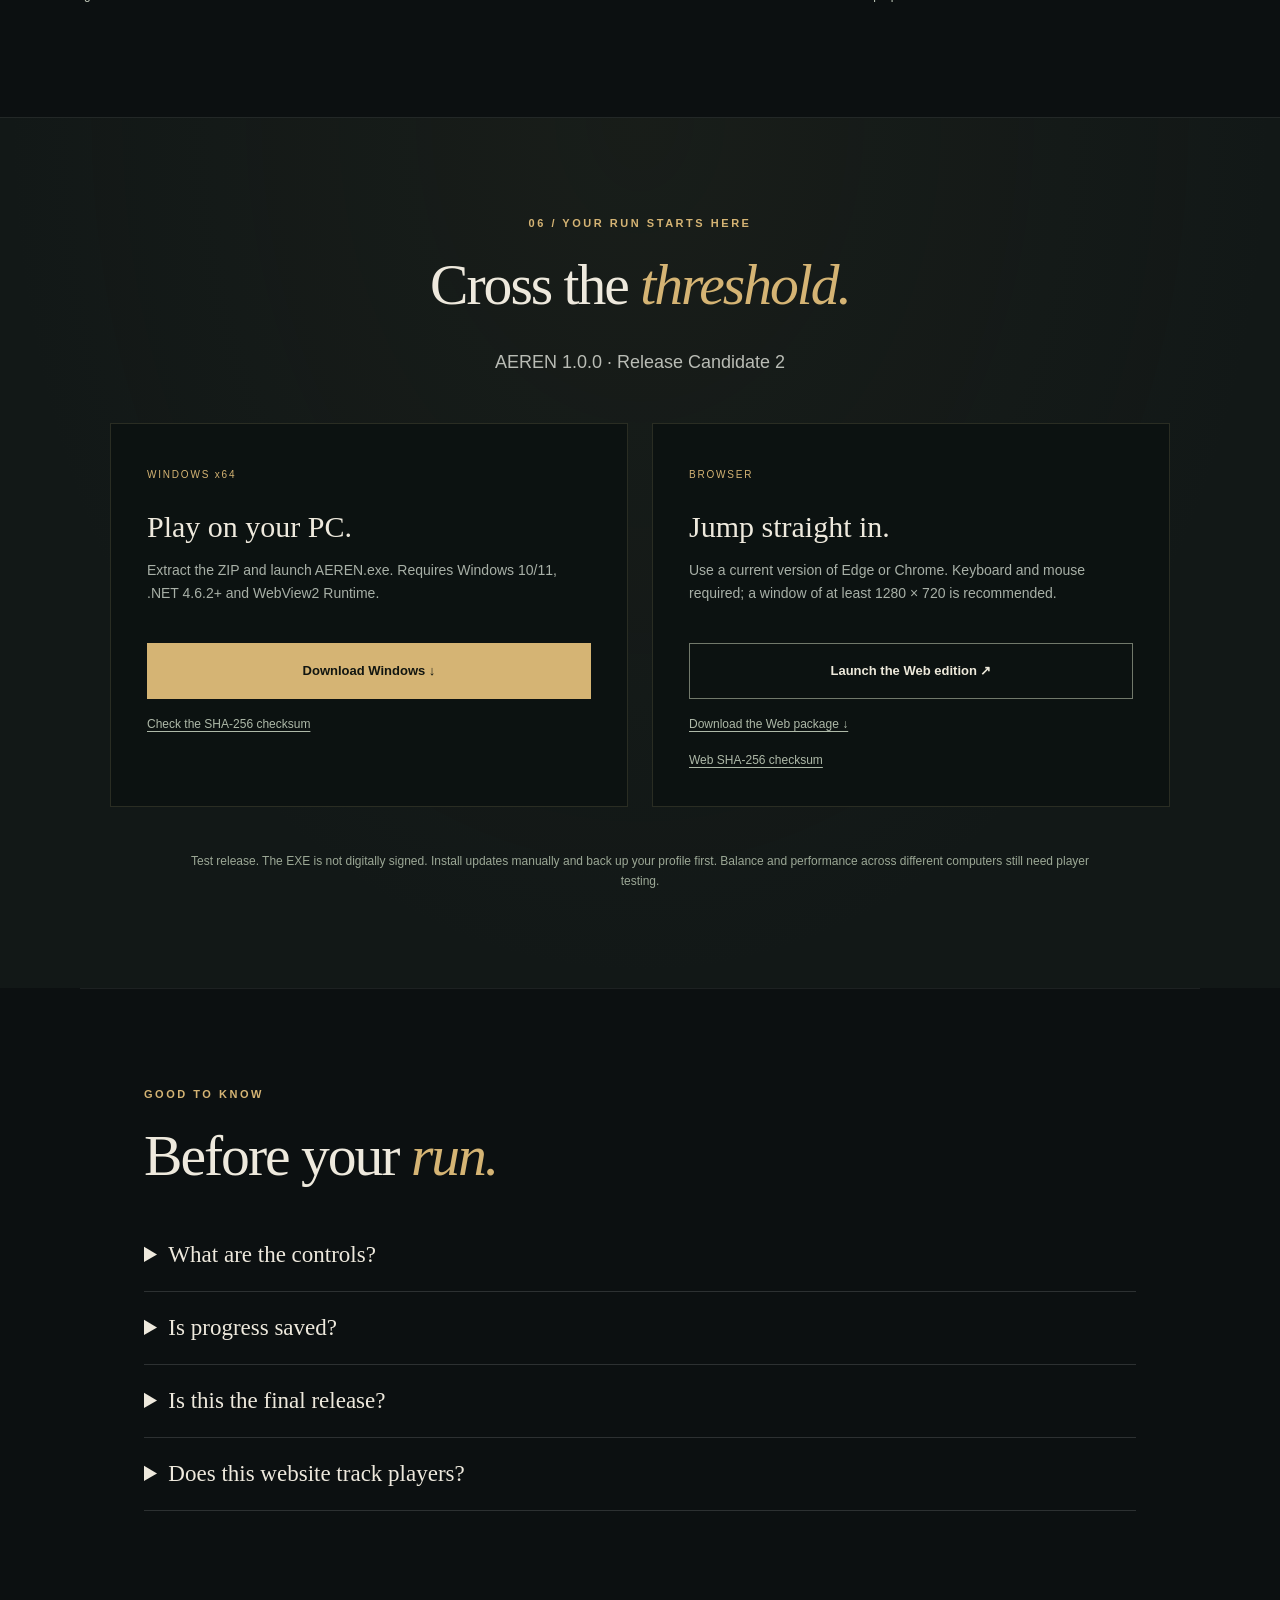
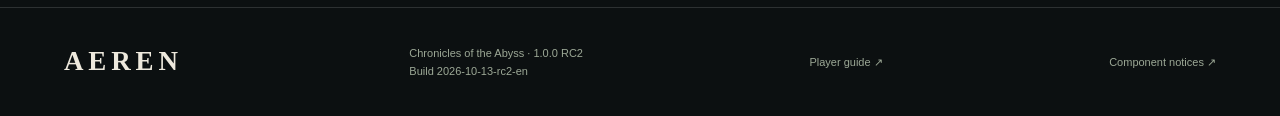
==== commit 11a26534: "Add files via upload Replace Polish website and documentation with English edition" ====
--- a/docs/index.html
+++ b/docs/index.html
@@ -1,12 +1,12 @@
 <!doctype html>
-<html lang="pl"><head><meta charset="utf-8"><meta name="viewport" content="width=device-width,initial-scale=1"><meta name="theme-color" content="#0c1011"><meta name="description" content="AEREN — dark fantasy, hordy przeciwników, synergie i RIFT. Poznaj bohaterów, zobacz rozgrywkę i pobierz wersję Windows lub zagraj w przeglądarce."><meta property="og:title" content="AEREN · Kroniki otchłani"><meta property="og:description" content="Wybierz swoją moc. Zejdź głębiej. Dark fantasy z rozwojem buildu i trybem RIFT."><title>AEREN · Kroniki otchłani</title><link rel="stylesheet" href="site.css"><script defer src="site.js"></script></head>
-<body><a class="skip" href="#main">Przejdź do treści</a><header><a class="brand" href="#">AEREN</a><nav aria-label="Główna nawigacja"><a href="#rozgrywka">Rozgrywka</a><a href="#swiaty">Światy</a><a href="#rozwoj">Rozwój</a><a href="#galeria">Galeria</a><a class="nav-download" href="#pobierz">Pobierz grę ↗</a></nav></header>
-<main id="main"><section class="hero"><div class="hero-glow"></div><div class="hero-copy"><p class="eyebrow">KRONIKI OTCHŁANI / DARK FANTASY</p><h1>Twoja moc.<br>Twoja <em>otchłań.</em></h1><p class="lead">Przetrwaj hordy. Łącz umiejętności i bronie.<br>Wróć silniejszy — albo odważ się zejść głębiej.</p><div class="actions"><a class="button gold" href="#pobierz">Pobierz AEREN <span>↓</span></a><a class="button" href="play/index.html">Zagraj w przeglądarce ↗</a></div><p class="release"><i></i> 1.0.0 RC2 · Windows / Web · do testów</p></div><figure class="hero-shot"><button class="zoom" data-image="assets/world-1.jpg" data-caption="Podziemia Żelaznej Pieczęci — walka w przygotowanej scenie demonstracyjnej." aria-label="Powiększ zrzut podziemi"><img src="assets/world-1.jpg" width="1600" height="900" alt="Bohater otoczony przeciwnikami w mrocznych podziemiach"></button><figcaption><span>01 / PODZIEMIA ŻELAZNEJ PIECZĘCI</span><span>Rzeczywisty obraz gry ↗</span></figcaption></figure><div class="hero-bottom"><span>KAŻDA WYPRAWA TO NOWY BUILD</span><a href="#rozgrywka">Poznaj grę ↓</a></div></section>
-<section id="rozgrywka" class="section"><div class="section-head"><div><p class="eyebrow">01 / PĘTLA ROZGRYWKI</p><h2>Przeżyj. Wybierz.<br><em>Połącz.</em></h2></div><p>AEREN to gra akcji z widokiem z góry. Ruch i dobre decyzje są równie ważne jak siła ataku. Następna nagroda może zmienić kierunek całej wyprawy.</p></div><div class="steps"><article><span class="number">I</span><h3>Wejdź do walki</h3><p>Celuj mocami, korzystaj z automatycznych broni i unikaj oznaczonych ataków przeciwników.</p></article><article><span class="number">II</span><h3>Zbuduj przewagę</h3><p>Każdy awans daje dwa wybory: umiejętność, a potem wyposażenie. Do trzech broni i sześciu przedmiotów.</p></article><article><span class="number">III</span><h3>Rzuć wyzwanie głębinom</h3><p>Pokonuj strażników, przygotuj kolejną wyprawę w Sanktuarium i sprawdź swój build w RIFT.</p></article></div><div class="stats"><div><strong>5</strong><span>bohaterów</span></div><div><strong>6</strong><span>motywów lokacji</span></div><div><strong>45</strong><span>umiejętności w katalogu</span></div><div><strong>15</strong><span>broni do odkrycia</span></div></div></section>
-<section id="swiaty" class="section worlds"><div class="section-head"><div><p class="eyebrow">02 / SZEŚĆ OBLICZ OTCHŁANI</p><h2>Za następną pieczęcią<br><em>czeka inny świat.</em></h2></div><p>Od chłodnego kamienia podziemi po żar piekła. Zmieniaj lokacje poniżej, by zobaczyć ich rzeczywisty wygląd w grze.</p></div><div class="world-tabs" role="group" aria-label="Wybierz lokację"><button data-world="0" aria-pressed="true"><small>01</small>Podziemia</button><button data-world="1" aria-pressed="false"><small>02</small>Lód</button><button data-world="2" aria-pressed="false"><small>03</small>Las</button><button data-world="3" aria-pressed="false"><small>04</small>Ogień</button><button data-world="4" aria-pressed="false"><small>05</small>Umarli</button><button data-world="5" aria-pressed="false"><small>06</small>Piekło</button></div><figure class="world-view"><button class="zoom" id="world-zoom" data-image="assets/world-1.jpg" data-caption="Podziemia Żelaznej Pieczęci — przygotowana scena demonstracyjna." aria-label="Powiększ wybraną mapę"><img id="world-image" src="assets/world-1.jpg" loading="lazy" width="1600" height="900" alt="Podziemia Żelaznej Pieczęci"></button><figcaption aria-live="polite"><span id="world-name">Podziemia Żelaznej Pieczęci</span><small id="world-count">01 / 06</small></figcaption></figure></section>
-<section id="rozwoj" class="section"><div class="section-head"><div><p class="eyebrow">03 / TWOJE DECYZJE, TWÓJ BUILD</p><h2>Nie tylko więcej mocy.<br><em>Więcej możliwości.</em></h2></div><p>Wybieraj narzędzia, które ze sobą współpracują. Rozwijaj bronie, szukaj synergii i przygotuj postać przed kolejnym podejściem.</p></div><div class="feature-grid"><article><button class="zoom" data-image="assets/skills.jpg" data-caption="Wybór umiejętności — oferty demonstracyjne z rzeczywistego interfejsu." aria-label="Powiększ wybór umiejętności"><img src="assets/skills.jpg" loading="lazy" width="1600" height="900" alt="Trzy karty rozwoju umiejętności"></button><div><p class="eyebrow">WYBÓR 01</p><h3>Umiejętności i synergie</h3><p>Aktywne zdolności, pasywne premie i rozwój posiadanych mocy. Dopasuj kolejny wybór do swojego planu.</p></div></article><article><button class="zoom" data-image="assets/weapons.jpg" data-caption="Wybór broni — przykładowe oferty przygotowane do prezentacji." aria-label="Powiększ wybór broni"><img src="assets/weapons.jpg" loading="lazy" width="1600" height="900" alt="Karty dodatkowych broni i ich ulepszeń"></button><div><p class="eyebrow">WYBÓR 02</p><h3>Wyposażenie, które walczy</h3><p>Dołóż automatyczną broń lub pasywny przedmiot. Standardowe poziomy broni 1–5 rozwijają jej działanie.</p></div></article></div><div class="endgame"><div><p class="eyebrow">POZA PIERWSZĄ WYPRAWĄ</p><h3>Jeszcze jedna próba.<br>Jeszcze jeden RIFT.</h3><p>Pamiątki zmieniają przygotowanie wyprawy. Przeklęte relikty dają korzyść za cenę wady. Po zwycięstwie zdecyduj, czy zakończyć run, czy zaryzykować zejście głębiej.</p><a class="text-link" href="#galeria">Zobacz przygotowanie wyprawy ↗</a></div><button class="zoom" data-image="assets/keepsakes.jpg" data-caption="Pamiątki Otchłani — ekran przygotowania z buildu RC2." aria-label="Powiększ Pamiątki"><img src="assets/keepsakes.jpg" loading="lazy" width="1600" height="900" alt="Ekran Pamiątek Otchłani"></button></div></section>
-<section class="section heroes"><p class="eyebrow">04 / WYBIERZ BOHATERA</p><h2>Pięć dróg do <em>głębin.</em></h2><div class="hero-list"><article><small>01</small><h3>Ilya</h3><p>Natura</p></article><article><small>02</small><h3>Sol</h3><p>Ogień</p></article><article><small>03</small><h3>Niva</h3><p>Lód</p></article><article><small>04</small><h3>Orren</h3><p>Ochrona</p></article><article><small>05</small><h3>Vesper</h3><p>Cień</p></article></div><p class="muted">Bohaterowie mają własne zdolności i rozwój. Kolejne postacie odblokowujesz podczas gry.</p></section>
-<section id="galeria" class="section"><div class="section-head"><div><p class="eyebrow">05 / ZOBACZ AEREN</p><h2>Prosto <em>z gry.</em></h2></div><p>Kliknij obraz, aby zobaczyć szczegóły. Zrzuty RC2; walki i oferty nagród ustawiono do prezentacji w osobnym profilu.</p></div><div class="gallery"><figure><button class="zoom" data-image="assets/boss.jpg" data-caption="Starcie z Kustoszem Krypt — materiał demonstracyjny z gry RC2." aria-label="Powiększ: Starcie z Kustoszem Krypt"><img src="assets/boss.jpg" loading="lazy" width="1600" height="900" alt="Starcie z Kustoszem Krypt"></button><figcaption>Starcie z Kustoszem Krypt<span>↗</span></figcaption></figure><figure><button class="zoom" data-image="assets/skills.jpg" data-caption="Wybór umiejętności — materiał demonstracyjny z gry RC2." aria-label="Powiększ: Wybór umiejętności"><img src="assets/skills.jpg" loading="lazy" width="1600" height="900" alt="Wybór umiejętności"></button><figcaption>Wybór umiejętności<span>↗</span></figcaption></figure><figure><button class="zoom" data-image="assets/weapons.jpg" data-caption="Ulepszenia broni — materiał demonstracyjny z gry RC2." aria-label="Powiększ: Ulepszenia broni"><img src="assets/weapons.jpg" loading="lazy" width="1600" height="900" alt="Ulepszenia broni"></button><figcaption>Ulepszenia broni<span>↗</span></figcaption></figure><figure><button class="zoom" data-image="assets/world-2.jpg" data-caption="Lodowe Pustkowia — materiał demonstracyjny z gry RC2." aria-label="Powiększ: Lodowe Pustkowia"><img src="assets/world-2.jpg" loading="lazy" width="1600" height="900" alt="Lodowe Pustkowia"></button><figcaption>Lodowe Pustkowia<span>↗</span></figcaption></figure><figure><button class="zoom" data-image="assets/world-3.jpg" data-caption="Prastary Las — materiał demonstracyjny z gry RC2." aria-label="Powiększ: Prastary Las"><img src="assets/world-3.jpg" loading="lazy" width="1600" height="900" alt="Prastary Las"></button><figcaption>Prastary Las<span>↗</span></figcaption></figure><figure><button class="zoom" data-image="assets/world-4.jpg" data-caption="Ogniste Rozpadliny — materiał demonstracyjny z gry RC2." aria-label="Powiększ: Ogniste Rozpadliny"><img src="assets/world-4.jpg" loading="lazy" width="1600" height="900" alt="Ogniste Rozpadliny"></button><figcaption>Ogniste Rozpadliny<span>↗</span></figcaption></figure><figure><button class="zoom" data-image="assets/world-5.jpg" data-caption="Wąwóz Umarłych — materiał demonstracyjny z gry RC2." aria-label="Powiększ: Wąwóz Umarłych"><img src="assets/world-5.jpg" loading="lazy" width="1600" height="900" alt="Wąwóz Umarłych"></button><figcaption>Wąwóz Umarłych<span>↗</span></figcaption></figure><figure><button class="zoom" data-image="assets/world-6.jpg" data-caption="Szósty Krąg Piekła — materiał demonstracyjny z gry RC2." aria-label="Powiększ: Szósty Krąg Piekła"><img src="assets/world-6.jpg" loading="lazy" width="1600" height="900" alt="Szósty Krąg Piekła"></button><figcaption>Szósty Krąg Piekła<span>↗</span></figcaption></figure><figure><button class="zoom" data-image="assets/preparation.jpg" data-caption="Przygotowanie wyprawy — materiał demonstracyjny z gry RC2." aria-label="Powiększ: Przygotowanie wyprawy"><img src="assets/preparation.jpg" loading="lazy" width="1600" height="900" alt="Przygotowanie wyprawy"></button><figcaption>Przygotowanie wyprawy<span>↗</span></figcaption></figure></div></section>
-<section id="pobierz" class="section downloads"><p class="eyebrow">06 / TWOJA WYPRAWA ZACZYNA SIĘ TUTAJ</p><h2>Przekrocz <em>próg.</em></h2><p class="lead">AEREN 1.0.0 · Release Candidate 2</p><div class="download-grid"><article><span class="platform">WINDOWS x64</span><h3>Graj na komputerze.</h3><p>Rozpakuj ZIP i uruchom AEREN.exe. Windows 10/11, .NET 4.6.2+ i WebView2 Runtime.</p><a class="button gold" href="downloads/AEREN-1.0.0-Windows-x64.zip" download>Pobierz Windows · 1,48 MiB ↓</a><a class="small-link" href="downloads/AEREN-1.0.0-Windows-x64.sha256">Sprawdź sumę SHA-256</a></article><article><span class="platform">PRZEGLĄDARKA</span><h3>Wejdź prosto do gry.</h3><p>Aktualny Edge lub Chrome. Klawiatura i mysz; zalecane okno 1280 × 720 lub większe.</p><a class="button" href="play/index.html">Uruchom wersję Web ↗</a><a class="small-link" href="downloads/AEREN-1.0.0-Web.zip" download>Pobierz paczkę Web · 1,18 MiB ↓</a><a class="small-link" href="downloads/AEREN-1.0.0-Web.sha256">Suma SHA-256 wersji Web</a></article></div><p class="notice">Wersja do testów. EXE nie jest podpisany cyfrowo. Aktualizacje instalujesz ręcznie; przed zmianą wersji wykonaj kopię profilu. Balans i wydajność na różnych komputerach nadal wymagają testów.</p></section>
-<section class="section faq"><p class="eyebrow">WARTO WIEDZIEĆ</p><h2>Przed <em>wyprawą.</em></h2><details><summary>Jak sterować?</summary><p>WASD — ruch, mysz — celowanie, Q/E/R — umiejętności, PPM — zdolność bohatera, F — moc, Spacja — unik, V — mikstura, C — interakcja, TAB — ekwipunek, Esc — pauza. Klawisze i autocelowanie zmienisz w ustawieniach.</p></details><details><summary>Czy postęp jest zapisywany?</summary><p>Tak, lokalnie na urządzeniu. Kopię utworzysz w ustawieniach. Wersja Windows i przeglądarkowa nie współdzielą automatycznie zapisu. Zmiana adresu strony lub usunięcie danych przeglądarki wpływa na dostęp do profilu.</p></details><details><summary>Czy to gotowa wersja finalna?</summary><p>To RC2: grywalny kandydat do wydania. Przeprowadzono testy systemów i automatyczne wyprawy, ale nie wszystkie kombinacje postaci, RIFT-ów i sprzętu zostały zweryfikowane. Błędy zgłaszaj z numerem wersji i opisem kroków.</p></details><details><summary>Czy strona śledzi gracza?</summary><p>Nie dodano analityki ani reklam. Historia i telemetria gry pozostają lokalnie, a ich zapis można wyłączyć. Hosting GitHub Pages działa na zasadach prywatności GitHuba.</p></details></section></main><footer><a class="brand" href="#">AEREN</a><p>Kroniki otchłani · 1.0.0 RC2<br>Build 2026-10-13-rc2</p><a href="play/README.txt">Instrukcja gracza ↗</a><a href="play/LICENSES.txt">Informacje o komponentach ↗</a></footer>
-<dialog id="lightbox" aria-labelledby="lightbox-caption"><button id="close-lightbox" aria-label="Zamknij powiększenie">Zamknij ×</button><img id="lightbox-image" alt=""><p id="lightbox-caption"></p></dialog></body></html>+<html lang="en"><head><meta charset="utf-8"><meta name="viewport" content="width=device-width,initial-scale=1"><meta name="theme-color" content="#0c1011"><meta name="description" content="AEREN — dark fantasy, enemy hordes, synergies and RIFT. Meet the heroes, explore the gameplay and download for Windows or play in your browser."><meta property="og:title" content="AEREN · Chronicles of the Abyss"><meta property="og:description" content="Choose your power. Descend deeper. Dark fantasy with evolving builds and RIFT challenges."><title>AEREN · Chronicles of the Abyss</title><link rel="stylesheet" href="site.css"><script defer src="site.js"></script></head>
+<body><a class="skip" href="#main">Skip to content</a><header><a class="brand" href="#">AEREN</a><nav aria-label="Main navigation"><a href="#rozgrywka">Gameplay</a><a href="#swiaty">Worlds</a><a href="#rozwoj">Progression</a><a href="#galeria">Gallery</a><a class="nav-download" href="#pobierz">Download ↗</a></nav></header>
+<main id="main"><section class="hero"><div class="hero-glow"></div><div class="hero-copy"><p class="eyebrow">CHRONICLES OF THE ABYSS / DARK FANTASY</p><h1>Your power.<br>Your <em>abyss.</em></h1><p class="lead">Survive the hordes. Combine abilities and weapons.<br>Return stronger — or dare to descend deeper.</p><div class="actions"><a class="button gold" href="#pobierz">Download AEREN <span>↓</span></a><a class="button" href="play/index.html">Play in your browser ↗</a></div><p class="release"><i></i> 1.0.0 RC2 · Windows / Web · test release</p></div><figure class="hero-shot"><button class="zoom" data-image="assets/world-1.jpg" data-caption="Iron Seal Dungeons — combat in a staged demonstration scene." aria-label="Enlarge the dungeon screenshot"><img src="assets/world-1.jpg" width="1600" height="900" alt="A hero surrounded by enemies in a dark dungeon"></button><figcaption><span>01 / IRON SEAL DUNGEONS</span><span>Actual gameplay ↗</span></figcaption></figure><div class="hero-bottom"><span>EVERY RUN IS A NEW BUILD</span><a href="#rozgrywka">Discover the game ↓</a></div></section>
+<section id="rozgrywka" class="section"><div class="section-head"><div><p class="eyebrow">01 / THE GAMEPLAY LOOP</p><h2>Survive. Choose.<br><em>Combine.</em></h2></div><p>AEREN is a top-down action game. Movement and smart decisions matter as much as raw power. Your next reward could change the course of the entire run.</p></div><div class="steps"><article><span class="number">I</span><h3>Enter the fight</h3><p>Aim your abilities, unleash automatic weapons and dodge incoming enemy attacks.</p></article><article><span class="number">II</span><h3>Build your advantage</h3><p>Each level brings two choices: an ability, then equipment. Carry up to three weapons and six items.</p></article><article><span class="number">III</span><h3>Challenge the depths</h3><p>Defeat guardians, prepare your next run in the Sanctuary and put your build to the test in RIFT.</p></article></div><div class="stats"><div><strong>5</strong><span>heroes</span></div><div><strong>6</strong><span>world themes</span></div><div><strong>45</strong><span>catalog abilities</span></div><div><strong>15</strong><span>weapons to discover</span></div></div></section>
+<section id="swiaty" class="section worlds"><div class="section-head"><div><p class="eyebrow">02 / SIX FACES OF THE ABYSS</p><h2>Beyond the next seal<br><em>another world awaits.</em></h2></div><p>From the cold stone of the dungeons to the burning depths of hell. Select a location below to see it in the game.</p></div><div class="world-tabs" role="group" aria-label="Choose a location"><button data-world="0" aria-pressed="true"><small>01</small>Dungeons</button><button data-world="1" aria-pressed="false"><small>02</small>Ice</button><button data-world="2" aria-pressed="false"><small>03</small>Forest</button><button data-world="3" aria-pressed="false"><small>04</small>Fire</button><button data-world="4" aria-pressed="false"><small>05</small>Undead</button><button data-world="5" aria-pressed="false"><small>06</small>Hell</button></div><figure class="world-view"><button class="zoom" id="world-zoom" data-image="assets/world-1.jpg" data-caption="Iron Seal Dungeons — staged demonstration scene." aria-label="Enlarge the selected world"><img id="world-image" src="assets/world-1.jpg" loading="lazy" width="1600" height="900" alt="Iron Seal Dungeons"></button><figcaption aria-live="polite"><span id="world-name">Iron Seal Dungeons</span><small id="world-count">01 / 06</small></figcaption></figure></section>
+<section id="rozwoj" class="section"><div class="section-head"><div><p class="eyebrow">03 / YOUR CHOICES, YOUR BUILD</p><h2>More than power.<br><em>More possibilities.</em></h2></div><p>Choose tools that work together. Upgrade your weapons, discover synergies and prepare your hero for the next attempt.</p></div><div class="feature-grid"><article><button class="zoom" data-image="assets/skills.jpg" data-caption="Ability selection — demonstration offers in the actual game interface." aria-label="Enlarge ability selection"><img src="assets/skills.jpg" loading="lazy" width="1600" height="900" alt="Three ability upgrade cards"></button><div><p class="eyebrow">CHOICE 01</p><h3>Abilities and synergies</h3><p>Active abilities, passive bonuses and upgrades to your existing powers. Make your next choice fit your plan.</p></div></article><article><button class="zoom" data-image="assets/weapons.jpg" data-caption="Weapon selection — example offers staged for this showcase." aria-label="Enlarge weapon selection"><img src="assets/weapons.jpg" loading="lazy" width="1600" height="900" alt="Additional weapons and upgrade cards"></button><div><p class="eyebrow">CHOICE 02</p><h3>Equipment that fights</h3><p>Add an automatic weapon or a passive item. Standard weapon levels 1–5 expand what your weapons can do.</p></div></article></div><div class="endgame"><div><p class="eyebrow">BEYOND YOUR FIRST RUN</p><h3>One more attempt.<br>One more RIFT.</h3><p>Keepsakes change how you prepare. Cursed relics offer power at a cost. After victory, choose whether to end your run or risk descending deeper.</p><a class="text-link" href="#galeria">Explore run preparation ↗</a></div><button class="zoom" data-image="assets/keepsakes.jpg" data-caption="Abyssal Keepsakes — preparation screen from RC2." aria-label="Enlarge Keepsakes"><img src="assets/keepsakes.jpg" loading="lazy" width="1600" height="900" alt="Abyssal Keepsakes screen"></button></div></section>
+<section class="section heroes"><p class="eyebrow">04 / CHOOSE YOUR HERO</p><h2>Five paths into the <em>depths.</em></h2><div class="hero-list"><article><small>01</small><h3>Ilya</h3><p>Nature</p></article><article><small>02</small><h3>Sol</h3><p>Fire</p></article><article><small>03</small><h3>Niva</h3><p>Ice</p></article><article><small>04</small><h3>Orren</h3><p>Protection</p></article><article><small>05</small><h3>Vesper</h3><p>Shadow</p></article></div><p class="muted">Each hero has personal abilities and progression. Unlock more characters as you play.</p></section>
+<section id="galeria" class="section"><div class="section-head"><div><p class="eyebrow">05 / EXPLORE AEREN</p><h2>Straight <em>from the game.</em></h2></div><p>Select an image to see the details. RC2 screenshots; combat scenes and reward offers were staged in a separate profile for this showcase.</p></div><div class="gallery"><figure><button class="zoom" data-image="assets/boss.jpg" data-caption="Facing the Crypt Custodian — demonstration footage from RC2." aria-label="Enlarge: Facing the Crypt Custodian"><img src="assets/boss.jpg" loading="lazy" width="1600" height="900" alt="Facing the Crypt Custodian"></button><figcaption>Facing the Crypt Custodian<span>↗</span></figcaption></figure><figure><button class="zoom" data-image="assets/skills.jpg" data-caption="Ability selection — demonstration footage from RC2." aria-label="Enlarge: Ability selection"><img src="assets/skills.jpg" loading="lazy" width="1600" height="900" alt="Ability selection"></button><figcaption>Ability selection<span>↗</span></figcaption></figure><figure><button class="zoom" data-image="assets/weapons.jpg" data-caption="Weapon upgrades — demonstration footage from RC2." aria-label="Enlarge: Weapon upgrades"><img src="assets/weapons.jpg" loading="lazy" width="1600" height="900" alt="Weapon upgrades"></button><figcaption>Weapon upgrades<span>↗</span></figcaption></figure><figure><button class="zoom" data-image="assets/world-2.jpg" data-caption="Frozen Wastes — demonstration footage from RC2." aria-label="Enlarge: Frozen Wastes"><img src="assets/world-2.jpg" loading="lazy" width="1600" height="900" alt="Frozen Wastes"></button><figcaption>Frozen Wastes<span>↗</span></figcaption></figure><figure><button class="zoom" data-image="assets/world-3.jpg" data-caption="Ancient Forest — demonstration footage from RC2." aria-label="Enlarge: Ancient Forest"><img src="assets/world-3.jpg" loading="lazy" width="1600" height="900" alt="Ancient Forest"></button><figcaption>Ancient Forest<span>↗</span></figcaption></figure><figure><button class="zoom" data-image="assets/world-4.jpg" data-caption="Fiery Fissures — demonstration footage from RC2." aria-label="Enlarge: Fiery Fissures"><img src="assets/world-4.jpg" loading="lazy" width="1600" height="900" alt="Fiery Fissures"></button><figcaption>Fiery Fissures<span>↗</span></figcaption></figure><figure><button class="zoom" data-image="assets/world-5.jpg" data-caption="Gorge of the Dead — demonstration footage from RC2." aria-label="Enlarge: Gorge of the Dead"><img src="assets/world-5.jpg" loading="lazy" width="1600" height="900" alt="Gorge of the Dead"></button><figcaption>Gorge of the Dead<span>↗</span></figcaption></figure><figure><button class="zoom" data-image="assets/world-6.jpg" data-caption="Sixth Circle of Hell — demonstration footage from RC2." aria-label="Enlarge: Sixth Circle of Hell"><img src="assets/world-6.jpg" loading="lazy" width="1600" height="900" alt="Sixth Circle of Hell"></button><figcaption>Sixth Circle of Hell<span>↗</span></figcaption></figure><figure><button class="zoom" data-image="assets/preparation.jpg" data-caption="Run preparation — demonstration footage from RC2." aria-label="Enlarge: Run preparation"><img src="assets/preparation.jpg" loading="lazy" width="1600" height="900" alt="Run preparation"></button><figcaption>Run preparation<span>↗</span></figcaption></figure></div></section>
+<section id="pobierz" class="section downloads"><p class="eyebrow">06 / YOUR RUN STARTS HERE</p><h2>Cross the <em>threshold.</em></h2><p class="lead">AEREN 1.0.0 · Release Candidate 2</p><div class="download-grid"><article><span class="platform">WINDOWS x64</span><h3>Play on your PC.</h3><p>Extract the ZIP and launch AEREN.exe. Requires Windows 10/11, .NET 4.6.2+ and WebView2 Runtime.</p><a class="button gold" href="downloads/AEREN-1.0.0-Windows-x64.zip" download>Download Windows ↓</a><a class="small-link" href="downloads/AEREN-1.0.0-Windows-x64.sha256">Check the SHA-256 checksum</a></article><article><span class="platform">BROWSER</span><h3>Jump straight in.</h3><p>Use a current version of Edge or Chrome. Keyboard and mouse required; a window of at least 1280 × 720 is recommended.</p><a class="button" href="play/index.html">Launch the Web edition ↗</a><a class="small-link" href="downloads/AEREN-1.0.0-Web.zip" download>Download the Web package ↓</a><a class="small-link" href="downloads/AEREN-1.0.0-Web.sha256">Web SHA-256 checksum</a></article></div><p class="notice">Test release. The EXE is not digitally signed. Install updates manually and back up your profile first. Balance and performance across different computers still need player testing.</p></section>
+<section class="section faq"><p class="eyebrow">GOOD TO KNOW</p><h2>Before your <em>run.</em></h2><details><summary>What are the controls?</summary><p>WASD — move, mouse — aim, Q/E/R — abilities, right mouse button — hero ability, F — ultimate, Space — dodge, V — potion, C — interact, Tab — equipment, Esc — pause. Customize keys and auto-aim in Settings.</p></details><details><summary>Is progress saved?</summary><p>Yes, locally on your device. Export a backup in Settings. Windows and browser editions do not automatically share saves. Changing the website address or clearing browser data can affect access to your profile.</p></details><details><summary>Is this the final release?</summary><p>This is RC2: a playable release candidate. Systems and automated runs have been tested, but not every combination of heroes, RIFT levels and hardware. Please include your version and reproduction steps when reporting an issue.</p></details><details><summary>Does this website track players?</summary><p>No analytics or ads have been added. Game history and telemetry stay local and can be disabled. GitHub Pages hosting is subject to GitHub’s privacy policies.</p></details></section></main><footer><a class="brand" href="#">AEREN</a><p>Chronicles of the Abyss · 1.0.0 RC2<br>Build 2026-10-13-rc2-en</p><a href="play/README.txt">Player guide ↗</a><a href="play/LICENSES.txt">Component notices ↗</a></footer>
+<dialog id="lightbox" aria-labelledby="lightbox-caption"><button id="close-lightbox" aria-label="Close image viewer">Close ×</button><img id="lightbox-image" alt=""><p id="lightbox-caption"></p></dialog></body></html>
